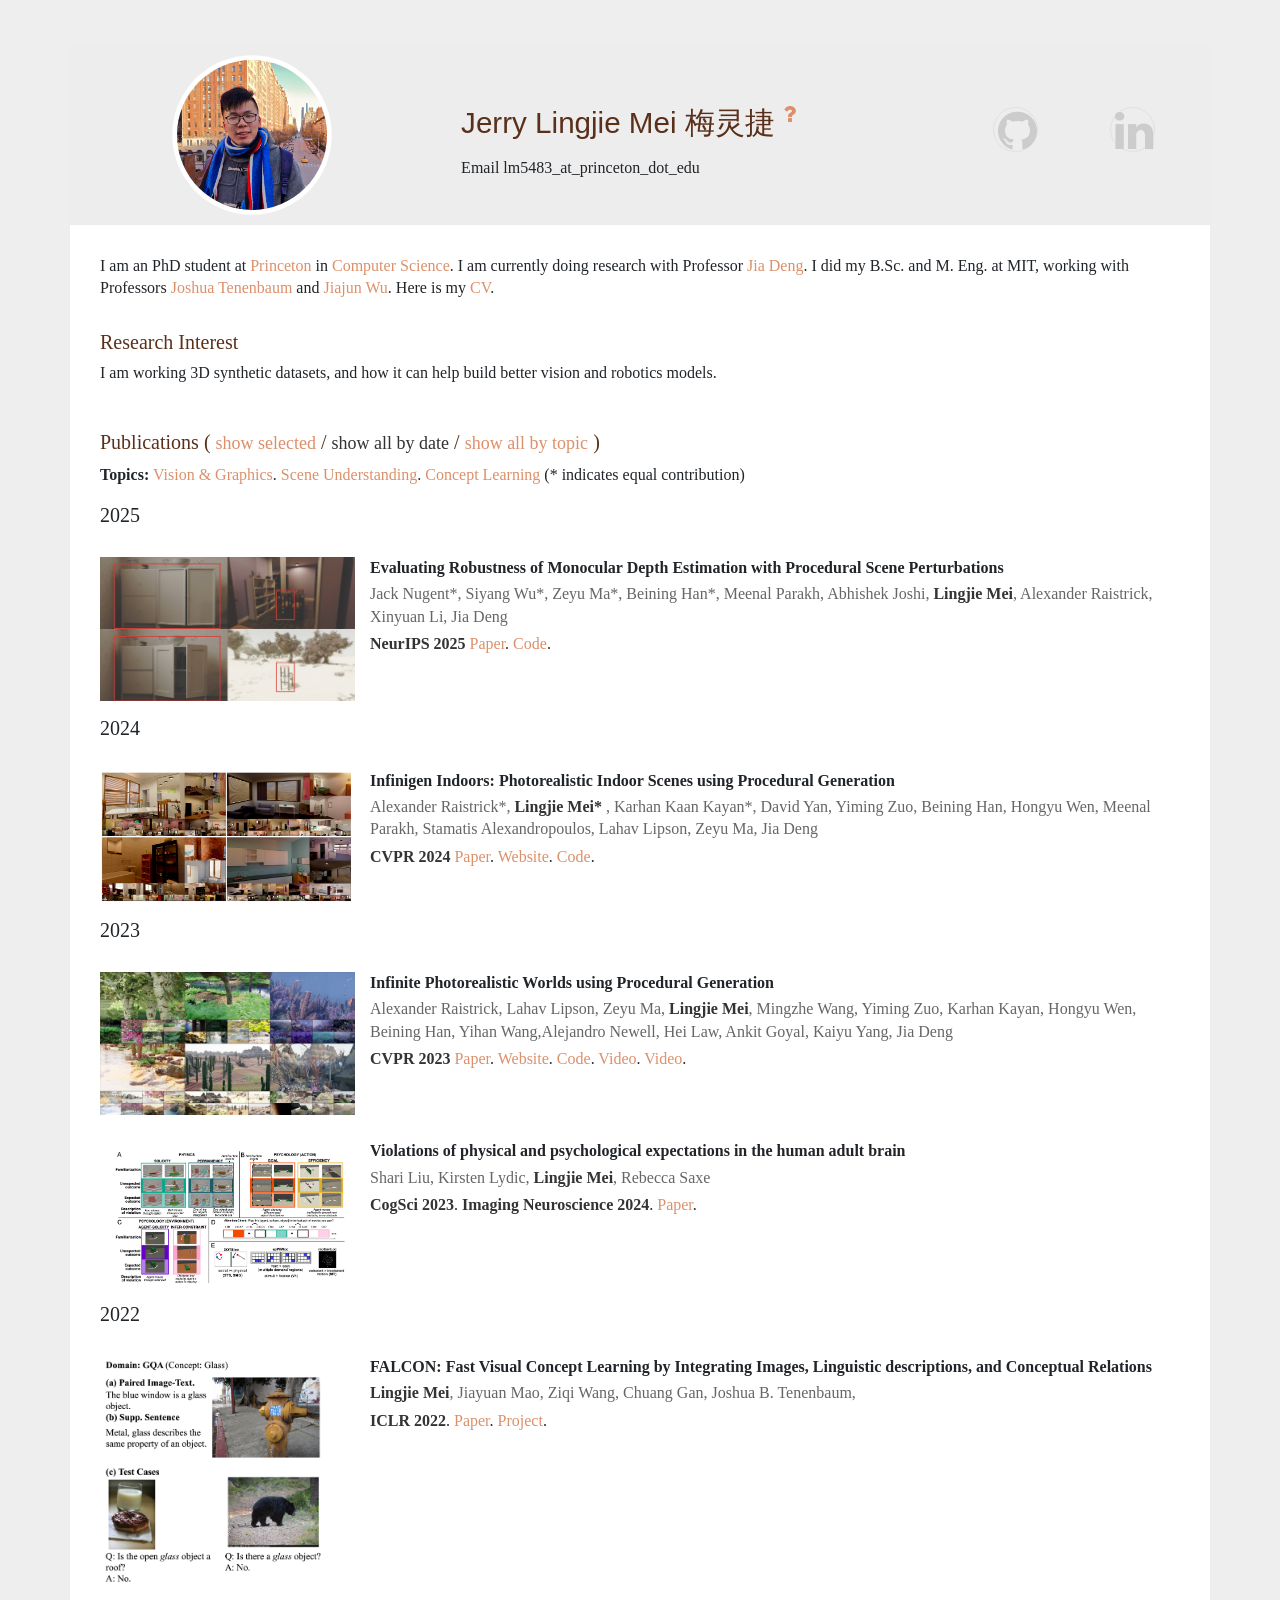
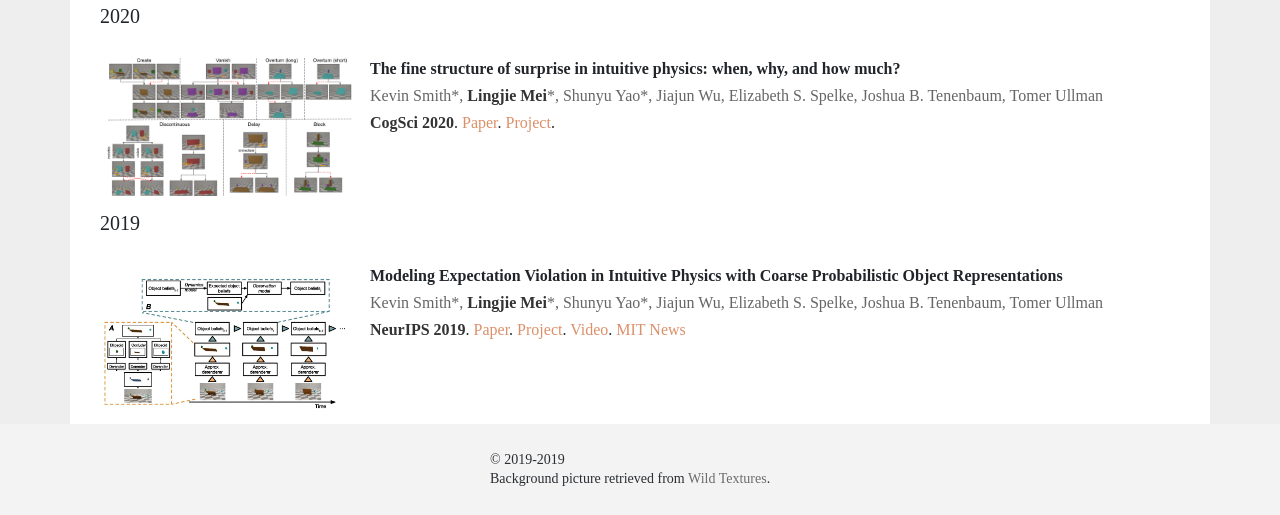
==== index.html @ 919247da "Update on 2026-01." ====
<!DOCTYPE html>
<html lang="en">
<head>
    <title>Jerry Lingjie Mei</title>
    <meta charset="utf-8">
    <meta http-equiv="X-UA-Compatible" content="IE=edge">
    <meta name="viewport" content="width=device-width, initial-scale=1, shrink-to-fit=no">
    <meta name="description" content="Jerry Lingjie Mei.">
    <link rel="stylesheet" href="https://cdn.jsdelivr.net/gh/jpswalsh/academicons@1/css/academicons.min.css">
    <meta name="keywords"
          content="Jerry Lingjie Mei,Computer Vision,Machine Learning,Cognitive Science">
    <link rel="stylesheet" href="https://stackpath.bootstrapcdn.com/bootstrap/4.1.1/css/bootstrap.min.css"
          integrity="sha384-WskhaSGFgHYWDcbwN70/dfYBj47jz9qbsMId/iRN3ewGhXQFZCSftd1LZCfmhktB" crossorigin="anonymous">
    <link rel="stylesheet" href="https://maxcdn.bootstrapcdn.com/font-awesome/4.4.0/css/font-awesome.min.css">
    <link rel="shortcut icon" href="assets/favico.ico">

    <!--[if lt IE 9]>
    <script src="http://cdn.bootcss.com/html5shiv/3.7.2/html5shiv.min.js"></script>
    <script src="http://cdn.bootcss.com/respond.js/1.4.2/respond.min.js"></script>
    <![endif]-->
    <link rel="stylesheet" href="css/page.css">
</head>

<body>

<img src="assets/background.jpg" id="background" class=""/>

<div id="main">
    <!--canvas id="wave-canvas"></canvas-->
    <div id="main-content">
        <div id="main-content-container" class="container">
            <div class="row">
                <div class="col-sm-12 col-md-3 col-avatar">
                    <img src="imgs/avatar.jpeg" class="avatar"/>
                </div>
                <div class="col-sm-12 col-md-9 col-info">
                    <div id="main-info-container" class="container">
                        <div class="row">
                            <div class="col-md-12 col-xl-7 col-name">
                                <div class="textbox-info">
                                    <h1 class="name">
                                        <span>Jerry Lingjie Mei 梅灵捷
                                            <sup>
                                                <a href="name.html">
                                                    <i class="fa fa-question" aria-hidden=true>
                                                    </i>
                                                </a>
                                            </sup>
                                        </span>
                                    </h1>
                                    <p class="email">
                                    <div>
                                        Email lm5483_at_princeton_dot_edu
                                    </div>

                                </div>
                            </div>

                            <div class="col col-link">
                                <ul class="clear">
                                    <li><p><a class="fa fa-github icon border" aria-hidden="true"
                                              href="https://github.com/JerryLingjieMei"></a></p></li>
                                    <li><p><a class="ai ai-google-scholar-square ai-3x" aria-hidden="true"
                                              href="https://scholar.google.com/citations?user=NBGAr-0AAAAJ&hl=en"></a>
                                    </p></li>
                                    <li><p><a class="ai ai-semantic-scholar-square ai-4x" aria-hidden="true"
                                              href="https://www.semanticscholar.org/author/Lingjie-Mei/1380210483"></a>
                                    </p></li>
                                    <li><p><a class="fa fa-linkedin icon border" aria-hidden="true"
                                              href="https://www.linkedin.com/in/jerry-lingjie-mei-125378161/"></a></p>
                                    </li>
                                </ul>
                            </div>
                        </div>
                    </div>
                </div>
            </div>
        </div>

        <div id="main-more-container">
            <div id="main-bio-container">
                <p>
                    I am an PhD student at <a href="https://www.princeton.edu/">Princeton</a> in <a
                        href="https://www.cs.princeton.edu/">Computer Science</a>. I am currently doing research with
                    Professor <a href="https://www.cs.princeton.edu/~jiadeng/"> Jia Deng</a>.
                    I did my B.Sc. and M. Eng. at MIT,
                    working with Professors <a href="http://web.mit.edu/cocosci/josh.html">Joshua Tenenbaum</a> and <a
                        href="https://jiajunwu.com/">Jiajun Wu</a>. Here is my <a href="assets/CV.pdf">CV</a>.
                </p>
                <h5 class="subtitle"> Research Interest </h5>
                <p>
                    I am working 3D synthetic datasets, and how it can help build better vision and robotics models.
                </p>
            </div>

            <div id="main-pub-container">
                <h5 class="subtitle">Publications

                    (
                    <a id="publication-by-selected" href="javascript:;" , onClick="publicationBySelected();">show
                        selected</a> /
                    <a id="publication-by-date" href="javascript:;" , onClick="publicationByDate();">show all by
                        date</a> /
                    <a id="publication-by-topic" href="javascript:;" , onClick="publicationByTopic();">show all by
                        topic</a>
                    )
                </h5>
                <p class="subtitle-aux"><span class="bold">Topics:</span>
                    <a href="#topic-vision-graphics" onClick="return publicationByTopicSpecific(this)"
                       data-topic="topic-vision-graphics">Vision &amp; Graphics</a>.
                    <a href="#topic-scene-understanding" onClick="return publicationByTopicSpecific(this)"
                       data-topic="scene-understanding">Scene Understanding</a>.
                    <a href="#topic-concept-learning" onClick="return publicationByTopicSpecific(this)"
                       data-topic="concept-learning">Concept Learning</a>
                    (* indicates equal contribution)
                </p>

                <div id="main-pub-card-container" class="hide">


                    <div id="pde" class="pub-card" data-topic="vision-graphics" data-year="2025"
                         data-selected="true">
                        <div class="row">
                            <div class="col-l col-xs-12 col-lg-3">
                                <img src="imgs/pde.png" width="100%"/>
                            </div>
                            <div class="col-r col-xs-12 col-lg-9">
                                <div class="pub-card-body">
                                    <h5 class="title">Evaluating Robustness of Monocular Depth Estimation with Procedural Scene Perturbations</h5>
                                    <h6 class="authors">
                                        Jack Nugent*, Siyang Wu*, Zeyu Ma*, Beining Han*, Meenal Parakh, Abhishek Joshi, <u>Lingjie Mei</u>, Alexander Raistrick, Xinyuan Li, Jia Deng
                                    </h6>
                                    <p class="info">
                                        <a class="conference">NeurIPS 2025</a>
                                        <a href="https://arxiv.org/abs/2406.11824"> Paper</a>.
                                        <a href="https://github.com/princeton-vl/proc-depth-eval"> Code</a>.
                                    </p>
                                </div>
                            </div>
                        </div>
                    </div>
                    <div id="infinigen-indoors" class="pub-card" data-topic="vision-graphics" data-year="2024"
                         data-selected="true">
                        <div class="row">
                            <div class="col-l col-xs-12 col-lg-3">
                                <img src="imgs/infinigen_indoors.png" width="100%"/>
                            </div>
                            <div class="col-r col-xs-12 col-lg-9">
                                <div class="pub-card-body">
                                    <h5 class="title">Infinigen Indoors: Photorealistic Indoor Scenes using Procedural
                                        Generation</h5>
                                    <h6 class="authors">
                                        Alexander Raistrick*, <u>Lingjie Mei* </u>, Karhan Kaan Kayan*, David Yan,
                                        Yiming Zuo, Beining Han, Hongyu Wen, Meenal Parakh, Stamatis Alexandropoulos,
                                        Lahav Lipson, Zeyu Ma, Jia Deng
                                    </h6>
                                    <p class="info">
                                        <a class="conference">CVPR 2024</a>
                                        <a href="https://arxiv.org/abs/2406.11824.pdf"> Paper</a>.
                                        <a href="https://infinigen.org/"> Website</a>.
                                        <a href="https://github.com/princeton-vl/infinigen"> Code</a>.
                                    </p>
                                </div>
                            </div>
                        </div>
                    </div>
                    <div id="infinigen" class="pub-card" data-topic="vision-graphics" data-year="2023"
                         data-selected="false">
                        <div class="row">
                            <div class="col-l col-xs-12 col-lg-3">
                                <img src="imgs/infinigen.png" width="100%"/>
                            </div>
                            <div class="col-r col-xs-12 col-lg-9">
                                <div class="pub-card-body">
                                    <h5 class="title">Infinite Photorealistic Worlds using Procedural Generation</h5>
                                    <h6 class="authors">
                                        Alexander Raistrick, Lahav Lipson, Zeyu Ma,
                                        <u>Lingjie Mei</u>, Mingzhe Wang, Yiming Zuo, Karhan Kayan, Hongyu Wen, Beining
                                        Han,
                                        Yihan Wang,Alejandro Newell, Hei Law, Ankit Goyal, Kaiyu Yang, Jia Deng
                                    </h6>
                                    <p class="info">
                                        <a class="conference">CVPR 2023</a>
                                        <a href="https://arxiv.org/pdf/2306.09310.pdf"> Paper</a>.
                                        <a href="https://infinigen.org/"> Website</a>.
                                        <a href="https://github.com/princeton-vl/infinigen"> Code</a>.
                                        <a href="https://youtu.be/6tgspeI-GHY"> Video</a>.
                                        <a href="https://www.bilibili.com/video/BV1qj411S7rn"> Video</a>.
                                    </p>
                                </div>
                            </div>
                        </div>
                    </div>
                    <div id="viol" class="pub-card" data-topic="scene-understanding" data-year="2023"
                         data-selected="false">
                        <div class="row">
                            <div class="col-l col-xs-12 col-lg-3">
                                <img src="imgs/viol.png" width="100%"/>
                            </div>
                            <div class="col-r col-xs-12 col-lg-9">
                                <div class="pub-card-body">
                                    <h5 class="title">Violations of physical and psychological expectations in the human
                                        adult
                                        brain</h5>
                                    <h6 class="authors">
                                        Shari Liu, Kirsten Lydic, <u>Lingjie Mei</u>, Rebecca Saxe
                                    </h6>
                                    <p class="info">
                                        <a class="conference">CogSci
                                            2023</a>. <a class="conference">Imaging Neuroscience
                                        2024</a>.
                                        <a href="https://direct.mit.edu/imag/article/doi/10.1162/imag_a_00068/118940">
                                            Paper</a>.
                                    </p>
                                </div>
                            </div>
                        </div>
                    </div>
                    <div id="falcon" class="pub-card" data-topic="concept-learning" data-year="2022"
                         data-selected="true">
                        <div class="row">
                            <div class="col-l col-xs-12 col-lg-3">
                                <img src="imgs/falcon.png" width="100%"/>
                            </div>
                            <div class="col-r col-xs-12 col-lg-9">

                                <div class="pub-card-body">
                                    <h5 class="title">FALCON: Fast Visual Concept Learning by Integrating Images,
                                        Linguistic descriptions, and Conceptual Relations</h5>
                                    <h6 class="authors">
                                        <u> Lingjie Mei</u>,
                                        <a href="https://jiayuanm.com/">Jiayuan Mao</a>,
                                        <a href="https://wzq016.github.io/">Ziqi Wang</a>,
                                        <a href="https://people.csail.mit.edu/ganchuang/">Chuang Gan</a>,
                                        <a href="http://web.mit.edu/cocosci/josh.html">Joshua B. Tenenbaum</a>,
                                    </h6>
                                    <p class="info">
                                        <a href="https://iclr.cc/" class="conference">ICLR 2022</a>.
                                        <a href="https://openreview.net/pdf?id=htWIlvDcY8"> Paper</a>.
                                        <a href="projects/falcon">Project</a>.
                                    </p>
                                </div>
                            </div>
                        </div>
                    </div>
                    <div id="fine" class="pub-card" data-topic="scene-understanding" data-year="2020"
                         data-selected="false">
                        <div class="row">
                            <div class="col-l col-xs-12 col-lg-3">
                                <img src="imgs/fine.png" width="100%"/>
                            </div>
                            <div class="col-r col-xs-12 col-lg-9">

                                <div class="pub-card-body">
                                    <h5 class="title">The fine structure of surprise in intuitive physics: when,
                                        why,
                                        and
                                        how much?</h5>
                                    <h6 class="authors">
                                        <a href="http://www.mit.edu/~k2smith/">Kevin Smith</a>*,
                                        <u>Lingjie Mei</u>*,
                                        <a href="">Shunyu Yao</a>*,
                                        <a href="http://jiajunwu.com">Jiajun Wu</a>,
                                        <a href="https://psychology.fas.harvard.edu/people/elizabeth-s-spelke">Elizabeth
                                            S.
                                            Spelke</a>,
                                        <a href="http://web.mit.edu/cocosci/josh.html">Joshua B. Tenenbaum</a>,
                                        <a href="http://www.mit.edu/~tomeru/">Tomer Ullman</a>
                                    </h6>
                                    <p class="info">
                                        <a href="https://nips.cc/Conferences/2019" class="conference">CogSci
                                            2020</a>.
                                        <a href="http://physadept.csail.mit.edu/papers/fine.pdf"> Paper</a>.
                                        <a href="http://physadept.csail.mit.edu/">Project</a>.
                                    </p>
                                </div>
                            </div>
                        </div>
                    </div>
                    <div id="adept" class="pub-card" data-topic="scene-understanding" data-year="2019"
                         data-selected="true">
                        <div class="row">
                            <div class="col-l col-xs-12 col-lg-3">
                                <img src="imgs/adept.jpg" width="100%"/>
                            </div>
                            <div class="col-r col-xs-12 col-lg-9">
                                <div class="pub-card-body">
                                    <h5 class="title">Modeling Expectation Violation in Intuitive Physics with Coarse
                                        Probabilistic Object Representations</h5>
                                    <h6 class="authors">
                                        <a href="http://www.mit.edu/~k2smith/">Kevin Smith</a>*,
                                        <u>Lingjie Mei</u>*,
                                        <a href="">Shunyu Yao</a>*,
                                        <a href="http://jiajunwu.com">Jiajun Wu</a>,
                                        <a href="https://psychology.fas.harvard.edu/people/elizabeth-s-spelke">Elizabeth
                                            S.
                                            Spelke</a>,
                                        <a href="http://web.mit.edu/cocosci/josh.html">Joshua B. Tenenbaum</a>,
                                        <a href="http://www.mit.edu/~tomeru/">Tomer Ullman</a>
                                    </h6>
                                    <p class="info">
                                        <a href="https://nips.cc/Conferences/2019" class="conference">NeurIPS 2019</a>.
                                        <a href="http://physadept.csail.mit.edu/papers/adept.pdf"> Paper</a>.
                                        <a href="http://physadept.csail.mit.edu/">Project</a>.
                                        <a href="https://www.youtube.com/watch?v=95HlF9nCca4/">Video</a>.
                                        <a href="http://news.mit.edu/2019/adept-ai-machines-laws-physics-1202">MIT
                                            News</a>
                                    </p>
                                </div>
                            </div>
                        </div>
                    </div>


                </div>
            </div>
        </div>
    </div>
    <div id="footer">
        <div class="container">
            <div class="row">

                <div class="stat">
                <script type="text/javascript" id="clstr_globe"
                        src="//clustrmaps.com/globe.js?d=2af0H9J-NJm9kYuKhtAwEqBSl7X7mJcnckny5_qeqe8"></script>
                </div>
                <br>
                <div class="copyright">
                    &copy; 2019-2019<br/>
                    Background picture retrieved from <a
                        href="https://www.wildtextures.com/">Wild Textures</a>.
                </div>
            </div>
        </div>
    </div>
</div>

<!-- jQuery first, then Tether, then Bootstrap JS. -->
<script src="https://code.jquery.com/jquery-3.1.1.min.js" crossorigin="anonymous"></script>
<script src="https://cdnjs.cloudflare.com/ajax/libs/tether/1.4.0/js/tether.min.js"
        integrity="sha384-DztdAPBWPRXSA/3eYEEUWrWCy7G5KFbe8fFjk5JAIxUYHKkDx6Qin1DkWx51bBrb"
        crossorigin="anonymous"></script>
<script src="https://maxcdn.bootstrapcdn.com/bootstrap/4.0.0-alpha.6/js/bootstrap.min.js"
        integrity="sha384-vBWWzlZJ8ea9aCX4pEW3rVHjgjt7zpkNpZk+02D9phzyeVkE+jo0ieGizqPLForn"
        crossorigin="anonymous"></script>
<script type="text/javascript" src="js/select.js"></script>
</div>
</body>
</html>
---- css/page.css ----
body {
    margin: 0;
    padding: 0;
    background-color: #eee;
}

a {
    color: #dc906a
}

a:hover {
    color: #59301b
}

#background {
    position: fixed;
    top: 0;
    overflow: hidden;
    height: 0
}

#wave-canvas {
    display: block;
    position: relative;
    top: 0;
    left: 5%;
    width: 55%;
    min-width: 850px;
    height: 150px;
    border: 0
}

#main {
    z-index: 2;
    margin: 0 auto;
    position: absolute;
    top: 5%;
    width: 100%;
    min-width: 240px;
    text-align: center;
}

#main-content {
    background: rgba(238, 238, 238, 0.95);
    padding: 0;
    text-align: center;
    cursor: default;
    text-align: center;
    max-width: max-content;
    margin: auto;
}


/* Avatar, Name, etc. */
#main-content-container {
    margin: 0 auto;
    padding: 15px 0em 15px 0em;
    max-width: 1080px;
}

@media (min-width: 768px) {
    #main-content-container {
        padding: 15px 0 15px 2em;
    }
}

#main-content-container .col-avatar {
    text-align: center
}

#main-content-container .col-avatar .avatar {
    z-index: 100;
    width: 150px;
    height: 150px;
    margin-top: 0px;
    border-radius: 100%;
    box-shadow: 0 0 0 0.3em #fff;
    opacity: 1;
}

#main-content-container .col-info {
    height: 100%;
    align-items: center;
    display: -webkit-flex;
    height: 150px
}

#main-info-container {
    padding-top: 15px
}

#main-info-container .col-name {
    text-align: center
}

#main-info-container .col-name .textbox-info {
    display: inline-block;
    margin: 0 auto;
    text-align: left
}

#main-info-container .col-name .name {
    margin: 0;
    color: #5a301b;
    font-size: 1.85em;
    font-family: "Source Sans Pro", Helvetica, sans-serif
}

#main-info-container .col-name .email {
    color: #666;
    font-size: 14px
}

#main-info-container .col-link {
    text-align: center;
    margin: 2.5px 0 -25px;
}

#main-info-container .col-link ul {
    margin: 0px auto auto;
    padding: 0;
    list-style: none;
    text-align: right
}

#main-info-container .col-link li {
    display: inline-block;
    margin: auto;
    padding: 0 10px;
    color: #ccc;
    line-height: 10px
}

#main-info-container .col-link li a {
    width: 45px;
    height: 45px;
    color: #ccc;
    padding: 0;
    font-size: 45px;
    line-height: 45px
}

#main-info-container .col-link li a:focus,
#main-info-container .col-link li a:hover {
    text-decoration: none;
    cursor: hand
}

#main-info-container .col-link li a.border {
    border: 1px solid #ccc;
    border-radius: 100%;
}

#main-info-container .col-link li a.padding {
    padding: 0px 0px;
    font-size: 22px
}

/* Other */
#main-more-container {
    background: #ffffff;
    width: 100%;
    padding: 0 30px
}

#main-bio-container {
    margin: auto;
    padding: 0 0em;
    max-width: 1080px;
    text-align: left;
    padding-top: 30px;
    max-width: 1080px;
    font-size: 1rem;
    line-height: 1.4
}

#main-bio-container .subtitle {
    margin-top: 30px;
    color: #5a301b
}

#main-pub-container {
    margin: auto;
    padding: 0 0em;
    max-width: 1080px;
    text-align: left;
    padding-top: 30px;
    max-width: 1080px
}

#main-pub-container .subtitle {
    color: #5a301b;
}

#main-pub-container .subtitle a {
    font-weight: 400;
    font-size: 18px
}

#main-pub-container .subtitle a.activated {
    color: #333333
}

#main-pub-container .subtitle a.activated:focus,
#main-pub-container .subtitle a.activated:hover {
    text-decoration: none;
    cursor: initial
}

#main-pub-container .subtitle-aux {
    font-size: 1rem
}

#main-pub-container .subtitle-aux a.activated {
    color: #333333
}

#main-pub-container .subtitle-aux a.activated:focus,
#main-pub-container .subtitle-aux a.activated:hover {
    text-decoration: none;
    cursor: initial
}

#main-pub-card-container {
}

#main-pub-card-container > h5 {
    margin-bottom: 20px
}

#main-pub-card-container .pub-card {
    width: 100%;
    padding-bottom: 15px;
    font-size: 1rem
}

#main-pub-card-container .pub-card .col-l {
    text-align: center;
    padding-top: 10px
}

#main-pub-card-container .pub-card .col-r {
    padding-top: 10px
}

#main-pub-card-container .pub-card img {
    width: 100%;
    margin: 0 auto
}

#main-pub-card-container .pub-card-body {
    width: 100%;
    background: transparent;
    padding-left: 0px
}

#main-pub-card-container .pub-card .title {
    font-weight: 600;
    font-size: 1rem;
    margin-bottom: 4px;
    line-height: 1.4
}

#main-pub-card-container .pub-card .authors {
    font-weight: 400;
    color: #666666;
    margin-bottom: 4px;
    line-height: 1.4
}

#main-pub-card-container .pub-card .authors a {
    color: #666666
}

#main-pub-card-container .pub-card .authors u {
    color: #333333;
    font-weight: 600;
    text-decoration: none
}

#main-pub-card-container .pub-card .conference {
    color: #333333;
    font-weight: 600
}

#main-pub-card-container .pub-card .note {
    display: block;
    color: #999999;
    text-decoration: none;
    font-size: 14px
}

#main-pub-card-container .pub-card .info {
    margin-bottom: 0;
}

#main-pub-card-container .row {
    margin: 0
}

#main-pub-card-container .col-l,
#main-pub-card-container .col-r {
    vertical-align: top;
    display: inline-block;
    margin: 0;
    padding-left: 0px
}

#footer {
    padding: 1.5em 0 1.5em;
    min-width: 240px;
    background: #f4f4f4;
    opacity: 0.95;
    font-size: 14px;
    line-height: 12px;
    text-align: left
}

#footer .container {
    max-width: 540px;
    padding: 0 45px
}

#footer .row {
    align-items: center
}

#footer .stat {
    width: 90px;
    overflow: hidden;
    margin: 0 auto;
    padding: 0 15px;
}

#footer .copyright {
    flex-grow: 1;
    margin: 5px auto 5px;
    text-align: left;
    display: block;
    font-size: 14px;
    line-height: 1.4
}

#footer a {
    color: #666666
}

#footer a:hover {
    color: #333333
}


.bold {
    font-weight: 600
}

.highlight {
    color: #BB2222;
    font-weight: 600
}

.hide {
    display: none
}

body {
    font-family: Bodoni, Palatino, Georgia, serif
}

blockquote footer {
    text-align: right;
}

.IPA {
    font-family: Gentium, 'Gentium Plus', GentiumAlt, 'DejaVu Sans', 'Segoe UI', 'Lucida Grande', 'Charis SIL', 'Doulos SIL', 'TITUS Cyberbit Basic', 'Code2000', 'Lucida Sans Unicode', sans-serif;
}
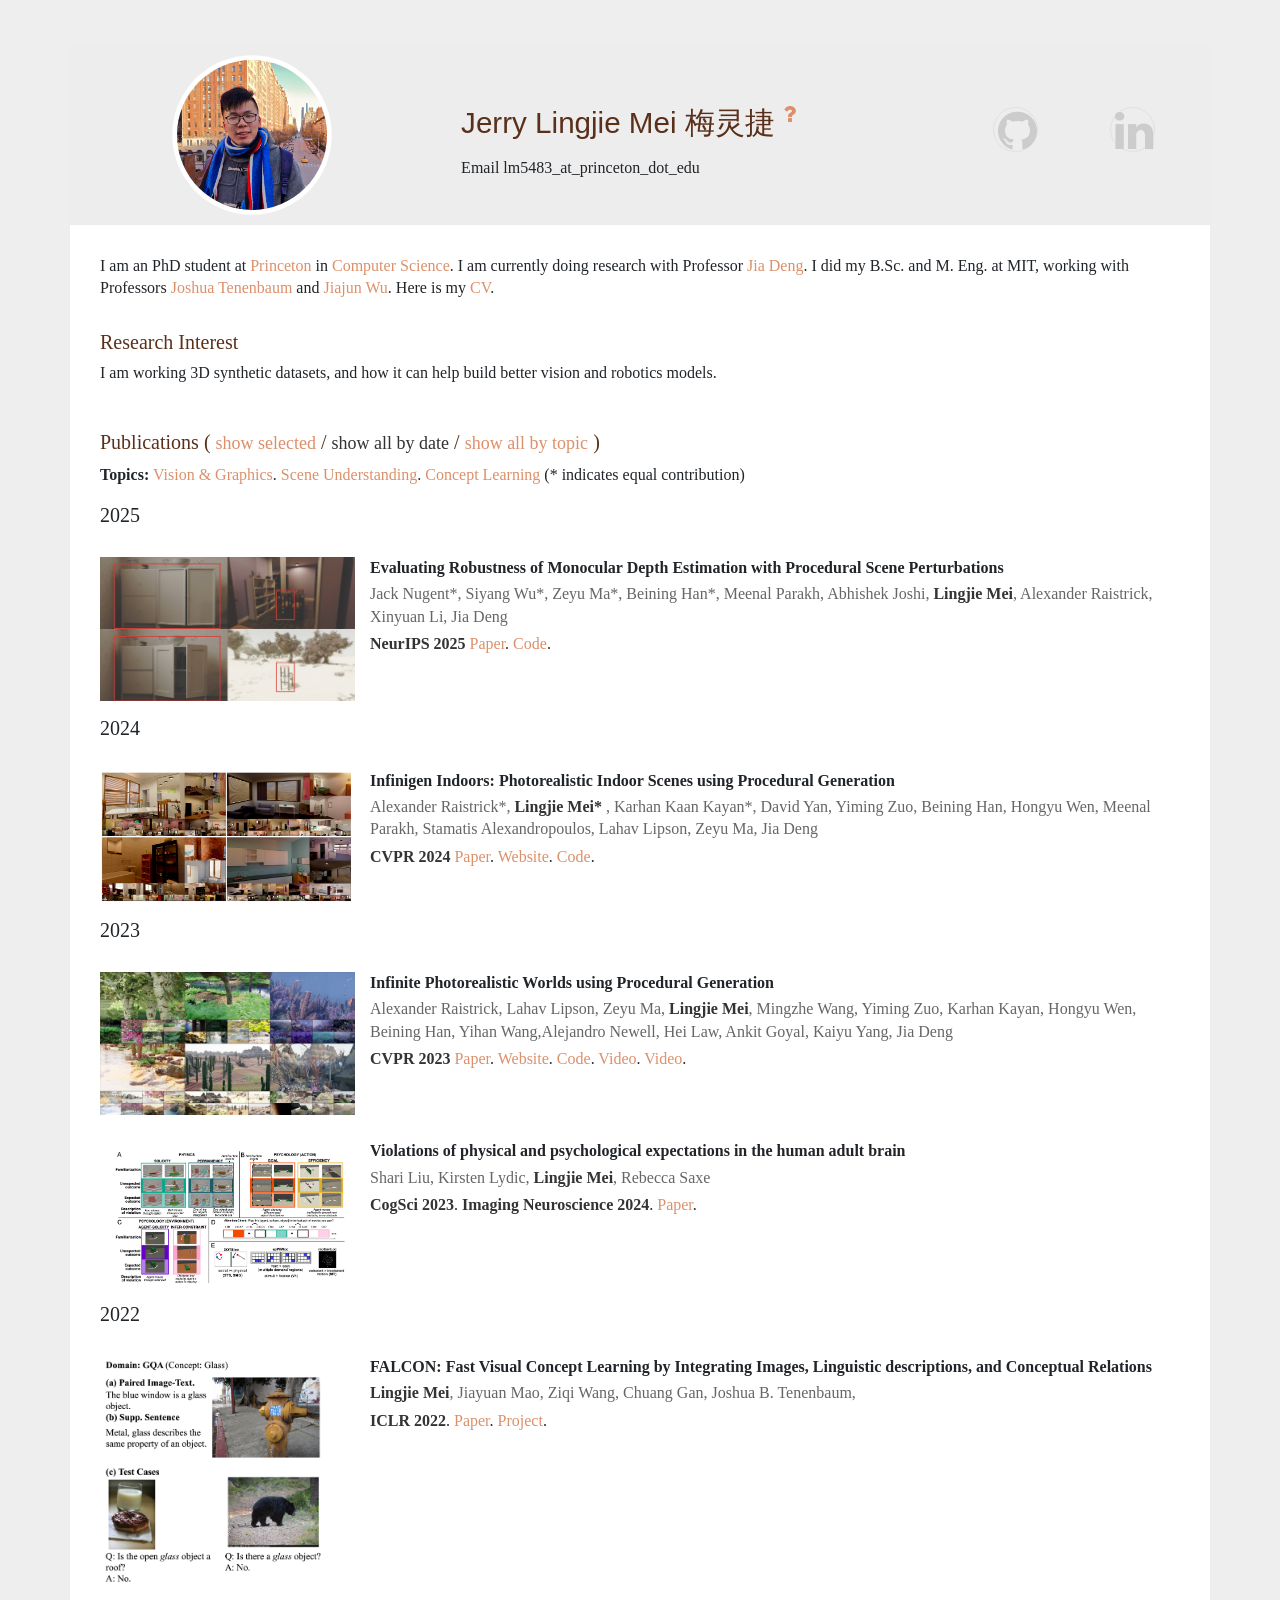
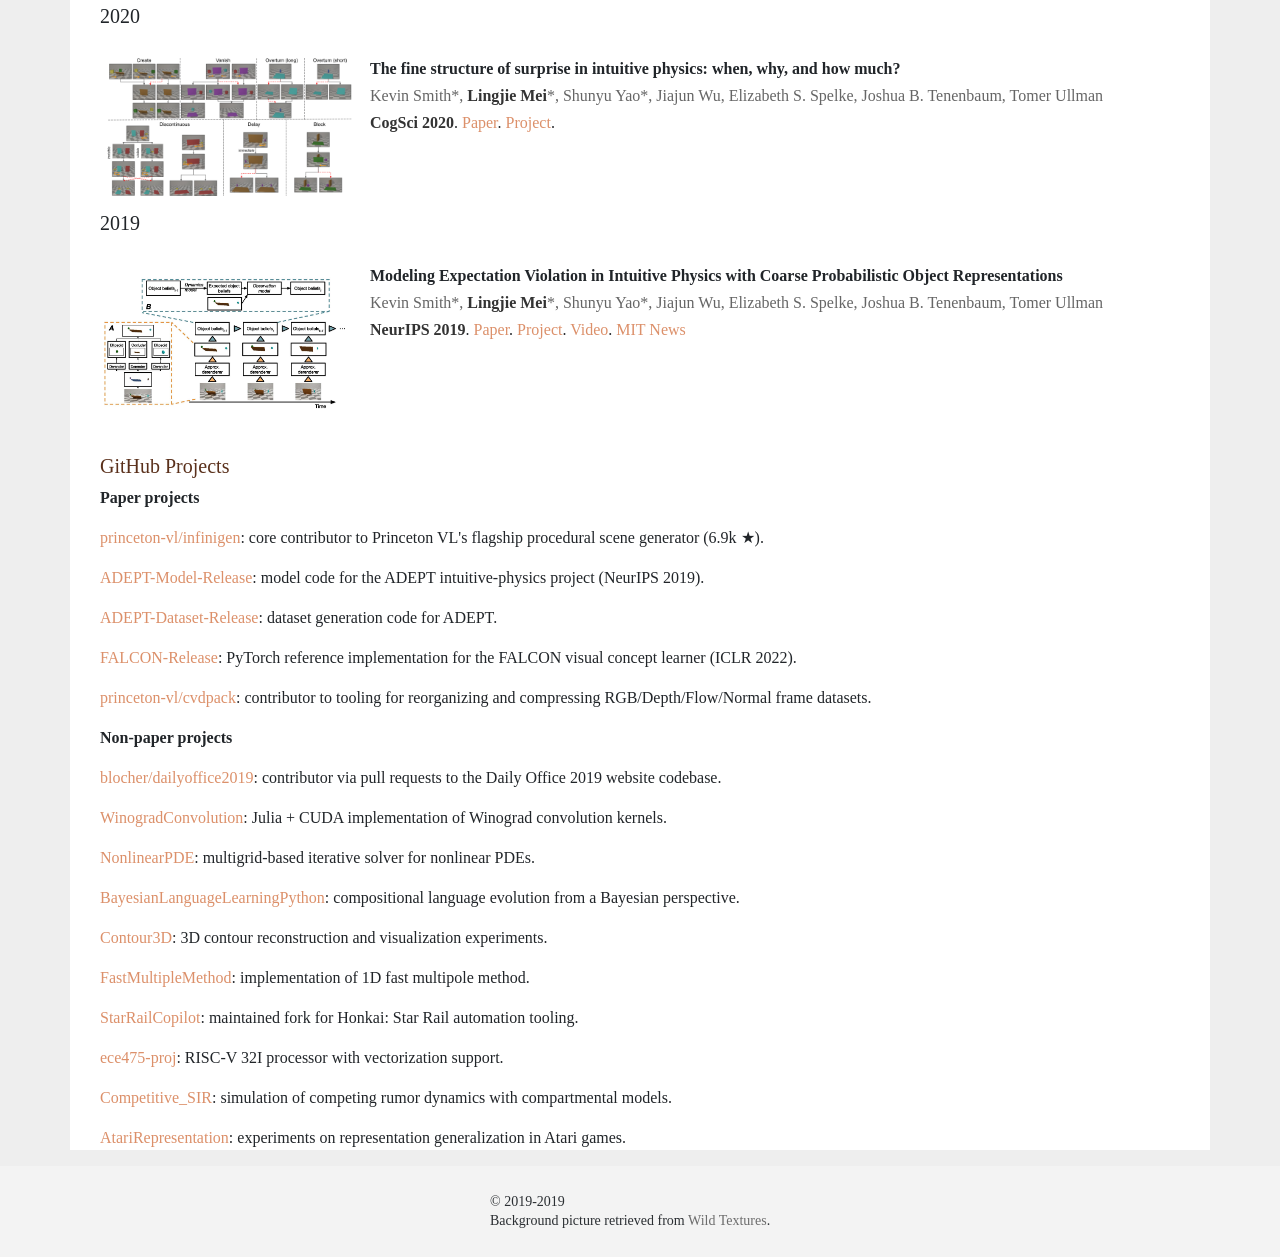
==== commit 6be489ce: "Update GitHub project sections and CV PDF Co-authored-by: Copilot <223556219+Copilot@users.noreply.g" ====
--- a/index.html
+++ b/index.html
@@ -85,7 +85,7 @@
                     Professor <a href="https://www.cs.princeton.edu/~jiadeng/"> Jia Deng</a>.
                     I did my B.Sc. and M. Eng. at MIT,
                     working with Professors <a href="http://web.mit.edu/cocosci/josh.html">Joshua Tenenbaum</a> and <a
-                        href="https://jiajunwu.com/">Jiajun Wu</a>. Here is my <a href="assets/CV.pdf">CV</a>.
+                        href="https://jiajunwu.com/">Jiajun Wu</a>. Here is my <a href="cv/main.pdf">CV</a>.
                 </p>
                 <h5 class="subtitle"> Research Interest </h5>
                 <p>
@@ -314,6 +314,73 @@
 
                 </div>
             </div>
+
+            <div id="main-project-container">
+                <h5 class="subtitle">GitHub Projects</h5>
+                <p class="subtitle-aux"><span class="bold">Paper projects</span></p>
+                <p>
+                    <a href="https://github.com/princeton-vl/infinigen">princeton-vl/infinigen</a>:
+                    core contributor to Princeton VL's flagship procedural scene generator (6.9k&nbsp;&#9733;).
+                </p>
+                <p>
+                    <a href="https://github.com/JerryLingjieMei/ADEPT-Model-Release">ADEPT-Model-Release</a>:
+                    model code for the ADEPT intuitive-physics project (NeurIPS 2019).
+                </p>
+                <p>
+                    <a href="https://github.com/JerryLingjieMei/ADEPT-Dataset-Release">ADEPT-Dataset-Release</a>:
+                    dataset generation code for ADEPT.
+                </p>
+                <p>
+                    <a href="https://github.com/JerryLingjieMei/FALCON-Release">FALCON-Release</a>:
+                    PyTorch reference implementation for the FALCON visual concept learner (ICLR 2022).
+                </p>
+                <p>
+                    <a href="https://github.com/princeton-vl/cvdpack">princeton-vl/cvdpack</a>:
+                    contributor to tooling for reorganizing and compressing RGB/Depth/Flow/Normal frame datasets.
+                </p>
+
+                <p class="subtitle-aux"><span class="bold">Non-paper projects</span></p>
+                <p>
+                    <a href="https://github.com/blocher/dailyoffice2019">blocher/dailyoffice2019</a>:
+                    contributor via pull requests to the Daily Office 2019 website codebase.
+                </p>
+                <p>
+                    <a href="https://github.com/JerryLingjieMei/WinogradConvolution">WinogradConvolution</a>:
+                    Julia + CUDA implementation of Winograd convolution kernels.
+                </p>
+                <p>
+                    <a href="https://github.com/JerryLingjieMei/NonlinearPDE">NonlinearPDE</a>:
+                    multigrid-based iterative solver for nonlinear PDEs.
+                </p>
+                <p>
+                    <a href="https://github.com/JerryLingjieMei/BayesianLanguageLearningPython">BayesianLanguageLearningPython</a>:
+                    compositional language evolution from a Bayesian perspective.
+                </p>
+                <p>
+                    <a href="https://github.com/JerryLingjieMei/Contour3D">Contour3D</a>:
+                    3D contour reconstruction and visualization experiments.
+                </p>
+                <p>
+                    <a href="https://github.com/JerryLingjieMei/FastMultipleMethod">FastMultipleMethod</a>:
+                    implementation of 1D fast multipole method.
+                </p>
+                <p>
+                    <a href="https://github.com/JerryLingjieMei/StarRailCopilot">StarRailCopilot</a>:
+                    maintained fork for Honkai: Star Rail automation tooling.
+                </p>
+                <p>
+                    <a href="https://github.com/JerryLingjieMei/ece475-proj">ece475-proj</a>:
+                    RISC-V 32I processor with vectorization support.
+                </p>
+                <p>
+                    <a href="https://github.com/JerryLingjieMei/Competitive_SIR">Competitive_SIR</a>:
+                    simulation of competing rumor dynamics with compartmental models.
+                </p>
+                <p>
+                    <a href="https://github.com/JerryLingjieMei/AtariRepresentation">AtariRepresentation</a>:
+                    experiments on representation generalization in Atari games.
+                </p>
+            </div>
         </div>
     </div>
     <div id="footer">
--- a/css/page.css
+++ b/css/page.css
@@ -221,6 +221,23 @@
     cursor: initial
 }
 
+#main-project-container {
+    margin: auto;
+    padding: 0 0em;
+    max-width: 1080px;
+    text-align: left;
+    padding-top: 30px;
+    max-width: 1080px
+}
+
+#main-project-container .subtitle {
+    color: #5a301b;
+}
+
+#main-project-container .subtitle-aux {
+    font-size: 1rem
+}
+
 #main-pub-card-container {
 }
 
@@ -373,4 +390,4 @@
 
 .IPA {
     font-family: Gentium, 'Gentium Plus', GentiumAlt, 'DejaVu Sans', 'Segoe UI', 'Lucida Grande', 'Charis SIL', 'Doulos SIL', 'TITUS Cyberbit Basic', 'Code2000', 'Lucida Sans Unicode', sans-serif;
-}+}
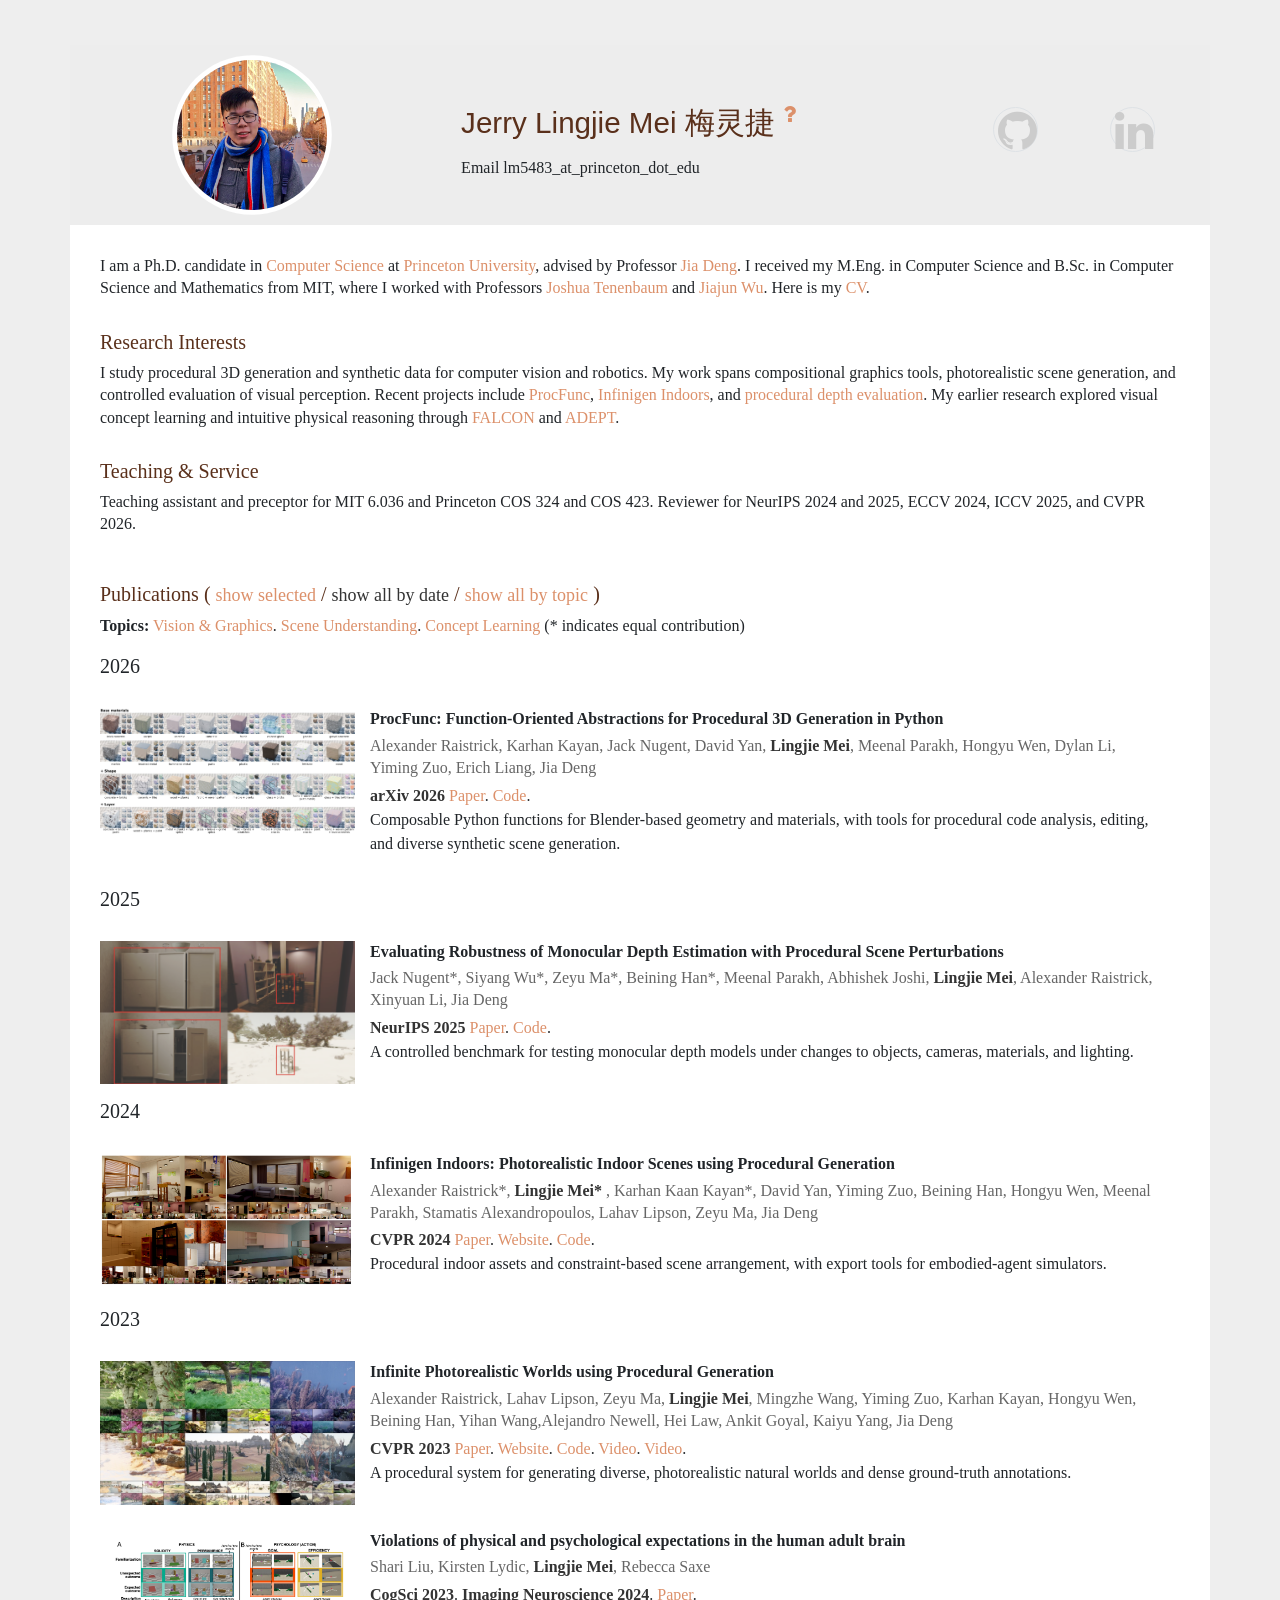
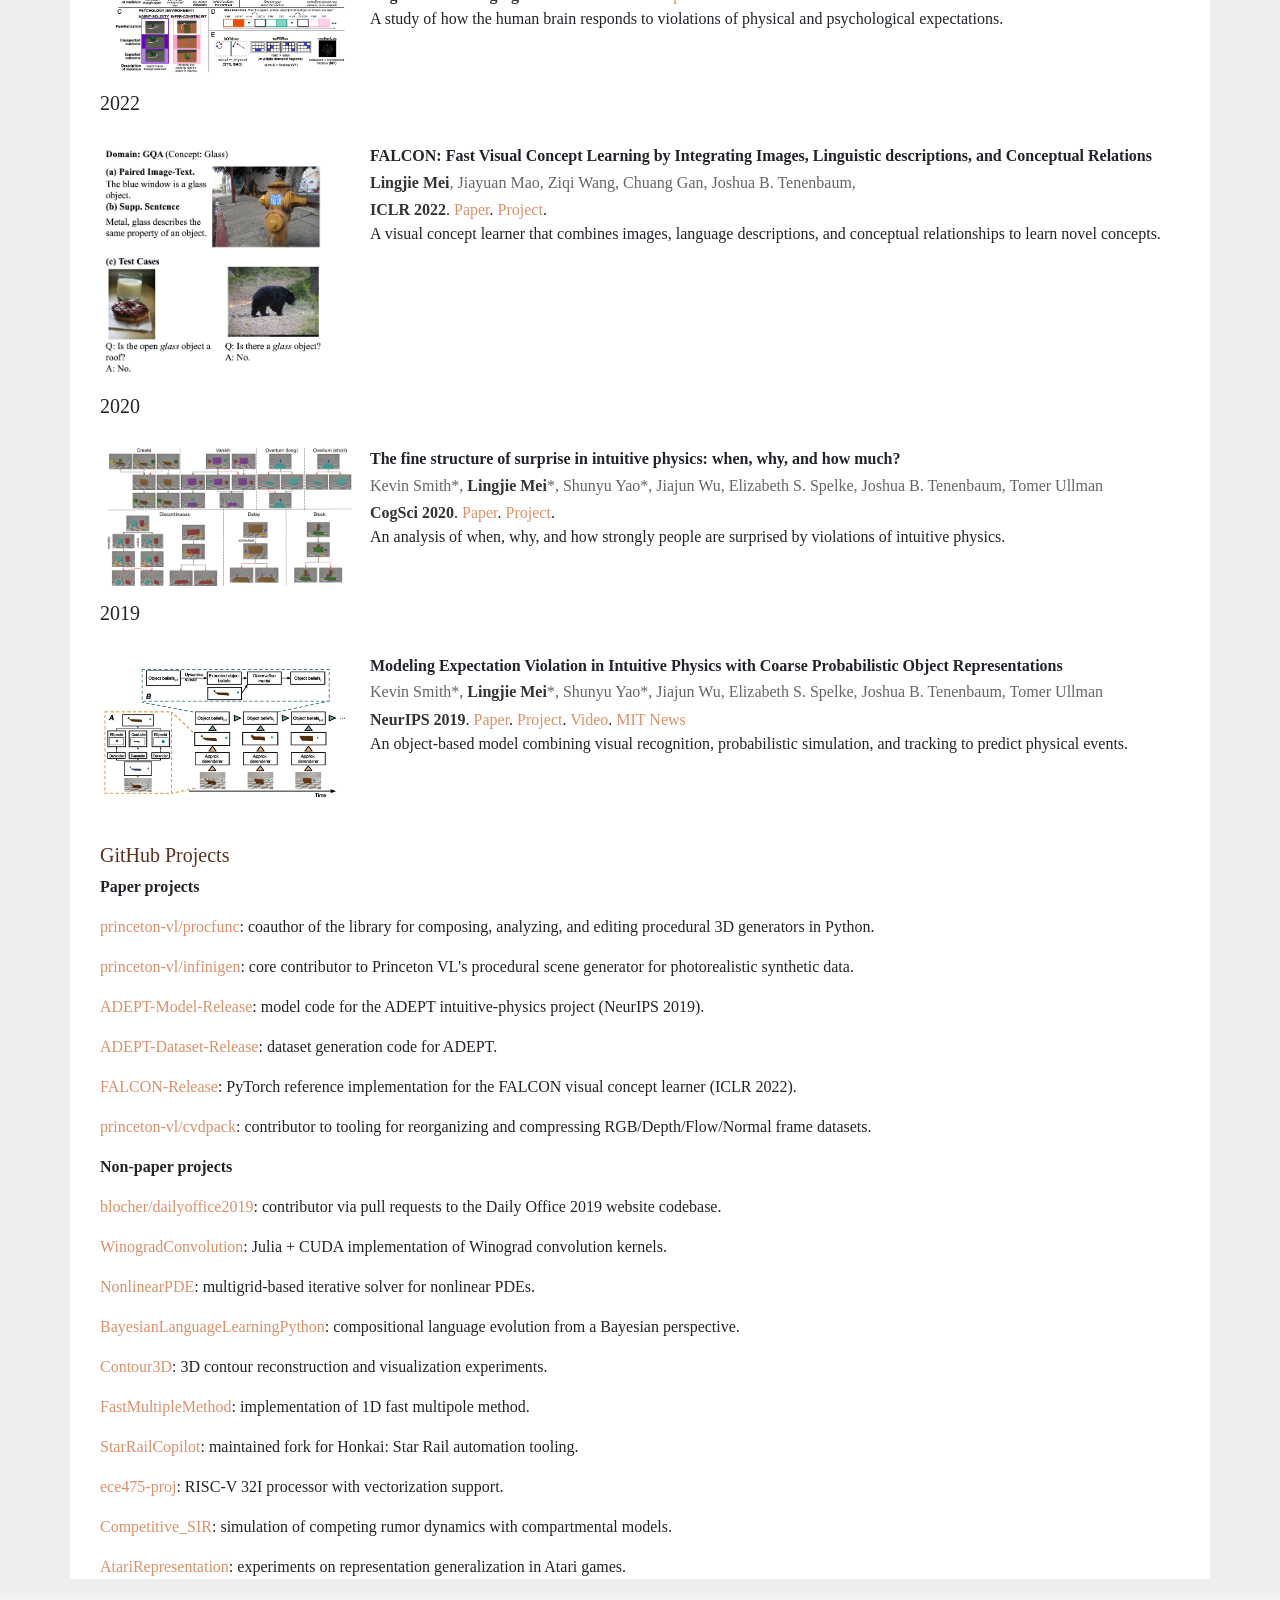
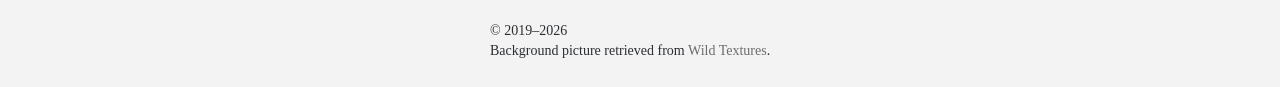
==== commit 8d1395a2: "Refresh research portfolio with ProcFunc and detailed publication summaries" ====
--- a/index.html
+++ b/index.html
@@ -5,14 +5,14 @@
     <meta charset="utf-8">
     <meta http-equiv="X-UA-Compatible" content="IE=edge">
     <meta name="viewport" content="width=device-width, initial-scale=1, shrink-to-fit=no">
-    <meta name="description" content="Jerry Lingjie Mei.">
+    <meta name="description" content="Jerry Lingjie Mei, Ph.D. candidate at Princeton University. Research in procedural 3D generation, synthetic data, computer vision, and physical reasoning.">
     <link rel="stylesheet" href="https://cdn.jsdelivr.net/gh/jpswalsh/academicons@1/css/academicons.min.css">
     <meta name="keywords"
           content="Jerry Lingjie Mei,Computer Vision,Machine Learning,Cognitive Science">
     <link rel="stylesheet" href="https://stackpath.bootstrapcdn.com/bootstrap/4.1.1/css/bootstrap.min.css"
           integrity="sha384-WskhaSGFgHYWDcbwN70/dfYBj47jz9qbsMId/iRN3ewGhXQFZCSftd1LZCfmhktB" crossorigin="anonymous">
     <link rel="stylesheet" href="https://maxcdn.bootstrapcdn.com/font-awesome/4.4.0/css/font-awesome.min.css">
-    <link rel="shortcut icon" href="assets/favico.ico">
+    <link rel="shortcut icon" href="assets/favicon.ico">
 
     <!--[if lt IE 9]>
     <script src="http://cdn.bootcss.com/html5shiv/3.7.2/html5shiv.min.js"></script>
@@ -80,16 +80,29 @@
         <div id="main-more-container">
             <div id="main-bio-container">
                 <p>
-                    I am an PhD student at <a href="https://www.princeton.edu/">Princeton</a> in <a
-                        href="https://www.cs.princeton.edu/">Computer Science</a>. I am currently doing research with
-                    Professor <a href="https://www.cs.princeton.edu/~jiadeng/"> Jia Deng</a>.
-                    I did my B.Sc. and M. Eng. at MIT,
-                    working with Professors <a href="http://web.mit.edu/cocosci/josh.html">Joshua Tenenbaum</a> and <a
-                        href="https://jiajunwu.com/">Jiajun Wu</a>. Here is my <a href="cv/main.pdf">CV</a>.
-                </p>
-                <h5 class="subtitle"> Research Interest </h5>
-                <p>
-                    I am working 3D synthetic datasets, and how it can help build better vision and robotics models.
+                    I am a Ph.D. candidate in <a href="https://www.cs.princeton.edu/">Computer Science</a>
+                    at <a href="https://www.princeton.edu/">Princeton University</a>, advised by
+                    Professor <a href="https://www.cs.princeton.edu/~jiadeng/">Jia Deng</a>.
+                    I received my M.Eng. in Computer Science and B.Sc. in Computer Science and Mathematics
+                    from MIT, where I worked with Professors
+                    <a href="https://web.mit.edu/cocosci/josh.html">Joshua Tenenbaum</a> and
+                    <a href="https://jiajunwu.com/">Jiajun Wu</a>.
+                    Here is my <a href="cv/main.pdf">CV</a>.
+                </p>
+                <h5 class="subtitle">Research Interests</h5>
+                <p>
+                    I study procedural 3D generation and synthetic data for computer vision and robotics.
+                    My work spans compositional graphics tools, photorealistic scene generation,
+                    and controlled evaluation of visual perception. Recent projects include
+                    <a href="#procfunc">ProcFunc</a>, <a href="#infinigen-indoors">Infinigen Indoors</a>,
+                    and <a href="#pde">procedural depth evaluation</a>.
+                    My earlier research explored visual concept learning and intuitive physical reasoning
+                    through <a href="#falcon">FALCON</a> and <a href="#adept">ADEPT</a>.
+                </p>
+                <h5 class="subtitle">Teaching &amp; Service</h5>
+                <p>
+                    Teaching assistant and preceptor for MIT 6.036 and Princeton COS 324 and COS 423.
+                    Reviewer for NeurIPS 2024 and 2025, ECCV 2024, ICCV 2025, and CVPR 2026.
                 </p>
             </div>
 
@@ -107,7 +120,7 @@
                 </h5>
                 <p class="subtitle-aux"><span class="bold">Topics:</span>
                     <a href="#topic-vision-graphics" onClick="return publicationByTopicSpecific(this)"
-                       data-topic="topic-vision-graphics">Vision &amp; Graphics</a>.
+                       data-topic="vision-graphics">Vision &amp; Graphics</a>.
                     <a href="#topic-scene-understanding" onClick="return publicationByTopicSpecific(this)"
                        data-topic="scene-understanding">Scene Understanding</a>.
                     <a href="#topic-concept-learning" onClick="return publicationByTopicSpecific(this)"
@@ -117,6 +130,32 @@
 
                 <div id="main-pub-card-container" class="hide">
 
+                    <div id="procfunc" class="pub-card" data-topic="vision-graphics" data-year="2026"
+                         data-selected="false">
+                        <div class="row">
+                            <div class="col-l col-xs-12 col-lg-3">
+                                <img src="imgs/procfunc.jpg" width="100%" alt="Compositional procedural materials from ProcFunc"/>
+                            </div>
+                            <div class="col-r col-xs-12 col-lg-9">
+                                <div class="pub-card-body">
+                                    <h5 class="title">ProcFunc: Function-Oriented Abstractions for Procedural 3D Generation in Python</h5>
+                                    <h6 class="authors">
+                                        Alexander Raistrick, Karhan Kayan, Jack Nugent, David Yan, <u>Lingjie Mei</u>,
+                                        Meenal Parakh, Hongyu Wen, Dylan Li, Yiming Zuo, Erich Liang, Jia Deng
+                                    </h6>
+                                    <p class="info">
+                                        <a class="conference">arXiv 2026</a>
+                                        <a href="https://arxiv.org/abs/2604.26943">Paper</a>.
+                                        <a href="https://github.com/princeton-vl/procfunc">Code</a>.
+                                    </p>
+                                    <p>Composable Python functions for Blender-based geometry and materials,
+                                        with tools for procedural code analysis, editing, and diverse synthetic scene generation.</p>
+                                </div>
+                            </div>
+                        </div>
+                    </div>
+
+
 
                     <div id="pde" class="pub-card" data-topic="vision-graphics" data-year="2025"
                          data-selected="true">
@@ -132,9 +171,10 @@
                                     </h6>
                                     <p class="info">
                                         <a class="conference">NeurIPS 2025</a>
-                                        <a href="https://arxiv.org/abs/2406.11824"> Paper</a>.
+                                        <a href="https://arxiv.org/abs/2507.00981"> Paper</a>.
                                         <a href="https://github.com/princeton-vl/proc-depth-eval"> Code</a>.
                                     </p>
+                                    <p>A controlled benchmark for testing monocular depth models under changes to objects, cameras, materials, and lighting.</p>
                                 </div>
                             </div>
                         </div>
@@ -156,10 +196,11 @@
                                     </h6>
                                     <p class="info">
                                         <a class="conference">CVPR 2024</a>
-                                        <a href="https://arxiv.org/abs/2406.11824.pdf"> Paper</a>.
+                                        <a href="https://arxiv.org/abs/2406.11824"> Paper</a>.
                                         <a href="https://infinigen.org/"> Website</a>.
                                         <a href="https://github.com/princeton-vl/infinigen"> Code</a>.
                                     </p>
+                                    <p>Procedural indoor assets and constraint-based scene arrangement, with export tools for embodied-agent simulators.</p>
                                 </div>
                             </div>
                         </div>
@@ -187,6 +228,7 @@
                                         <a href="https://youtu.be/6tgspeI-GHY"> Video</a>.
                                         <a href="https://www.bilibili.com/video/BV1qj411S7rn"> Video</a>.
                                     </p>
+                                    <p>A procedural system for generating diverse, photorealistic natural worlds and dense ground-truth annotations.</p>
                                 </div>
                             </div>
                         </div>
@@ -212,6 +254,7 @@
                                         <a href="https://direct.mit.edu/imag/article/doi/10.1162/imag_a_00068/118940">
                                             Paper</a>.
                                     </p>
+                                    <p>A study of how the human brain responds to violations of physical and psychological expectations.</p>
                                 </div>
                             </div>
                         </div>
@@ -239,6 +282,7 @@
                                         <a href="https://openreview.net/pdf?id=htWIlvDcY8"> Paper</a>.
                                         <a href="projects/falcon">Project</a>.
                                     </p>
+                                    <p>A visual concept learner that combines images, language descriptions, and conceptual relationships to learn novel concepts.</p>
                                 </div>
                             </div>
                         </div>
@@ -268,11 +312,12 @@
                                         <a href="http://www.mit.edu/~tomeru/">Tomer Ullman</a>
                                     </h6>
                                     <p class="info">
-                                        <a href="https://nips.cc/Conferences/2019" class="conference">CogSci
+                                        <a href="https://escholarship.org/uc/item/07t8021w" class="conference">CogSci
                                             2020</a>.
                                         <a href="http://physadept.csail.mit.edu/papers/fine.pdf"> Paper</a>.
                                         <a href="http://physadept.csail.mit.edu/">Project</a>.
                                     </p>
+                                    <p>An analysis of when, why, and how strongly people are surprised by violations of intuitive physics.</p>
                                 </div>
                             </div>
                         </div>
@@ -306,6 +351,7 @@
                                         <a href="http://news.mit.edu/2019/adept-ai-machines-laws-physics-1202">MIT
                                             News</a>
                                     </p>
+                                    <p>An object-based model combining visual recognition, probabilistic simulation, and tracking to predict physical events.</p>
                                 </div>
                             </div>
                         </div>
@@ -319,8 +365,12 @@
                 <h5 class="subtitle">GitHub Projects</h5>
                 <p class="subtitle-aux"><span class="bold">Paper projects</span></p>
                 <p>
+                    <a href="https://github.com/princeton-vl/procfunc">princeton-vl/procfunc</a>:
+                    coauthor of the library for composing, analyzing, and editing procedural 3D generators in Python.
+                </p>
+                <p>
                     <a href="https://github.com/princeton-vl/infinigen">princeton-vl/infinigen</a>:
-                    core contributor to Princeton VL's flagship procedural scene generator (6.9k&nbsp;&#9733;).
+                    core contributor to Princeton VL's procedural scene generator for photorealistic synthetic data.
                 </p>
                 <p>
                     <a href="https://github.com/JerryLingjieMei/ADEPT-Model-Release">ADEPT-Model-Release</a>:
@@ -393,7 +443,7 @@
                 </div>
                 <br>
                 <div class="copyright">
-                    &copy; 2019-2019<br/>
+                    &copy; 2019–2026<br/>
                     Background picture retrieved from <a
                         href="https://www.wildtextures.com/">Wild Textures</a>.
                 </div>
@@ -411,6 +461,5 @@
         integrity="sha384-vBWWzlZJ8ea9aCX4pEW3rVHjgjt7zpkNpZk+02D9phzyeVkE+jo0ieGizqPLForn"
         crossorigin="anonymous"></script>
 <script type="text/javascript" src="js/select.js"></script>
-</div>
 </body>
 </html>
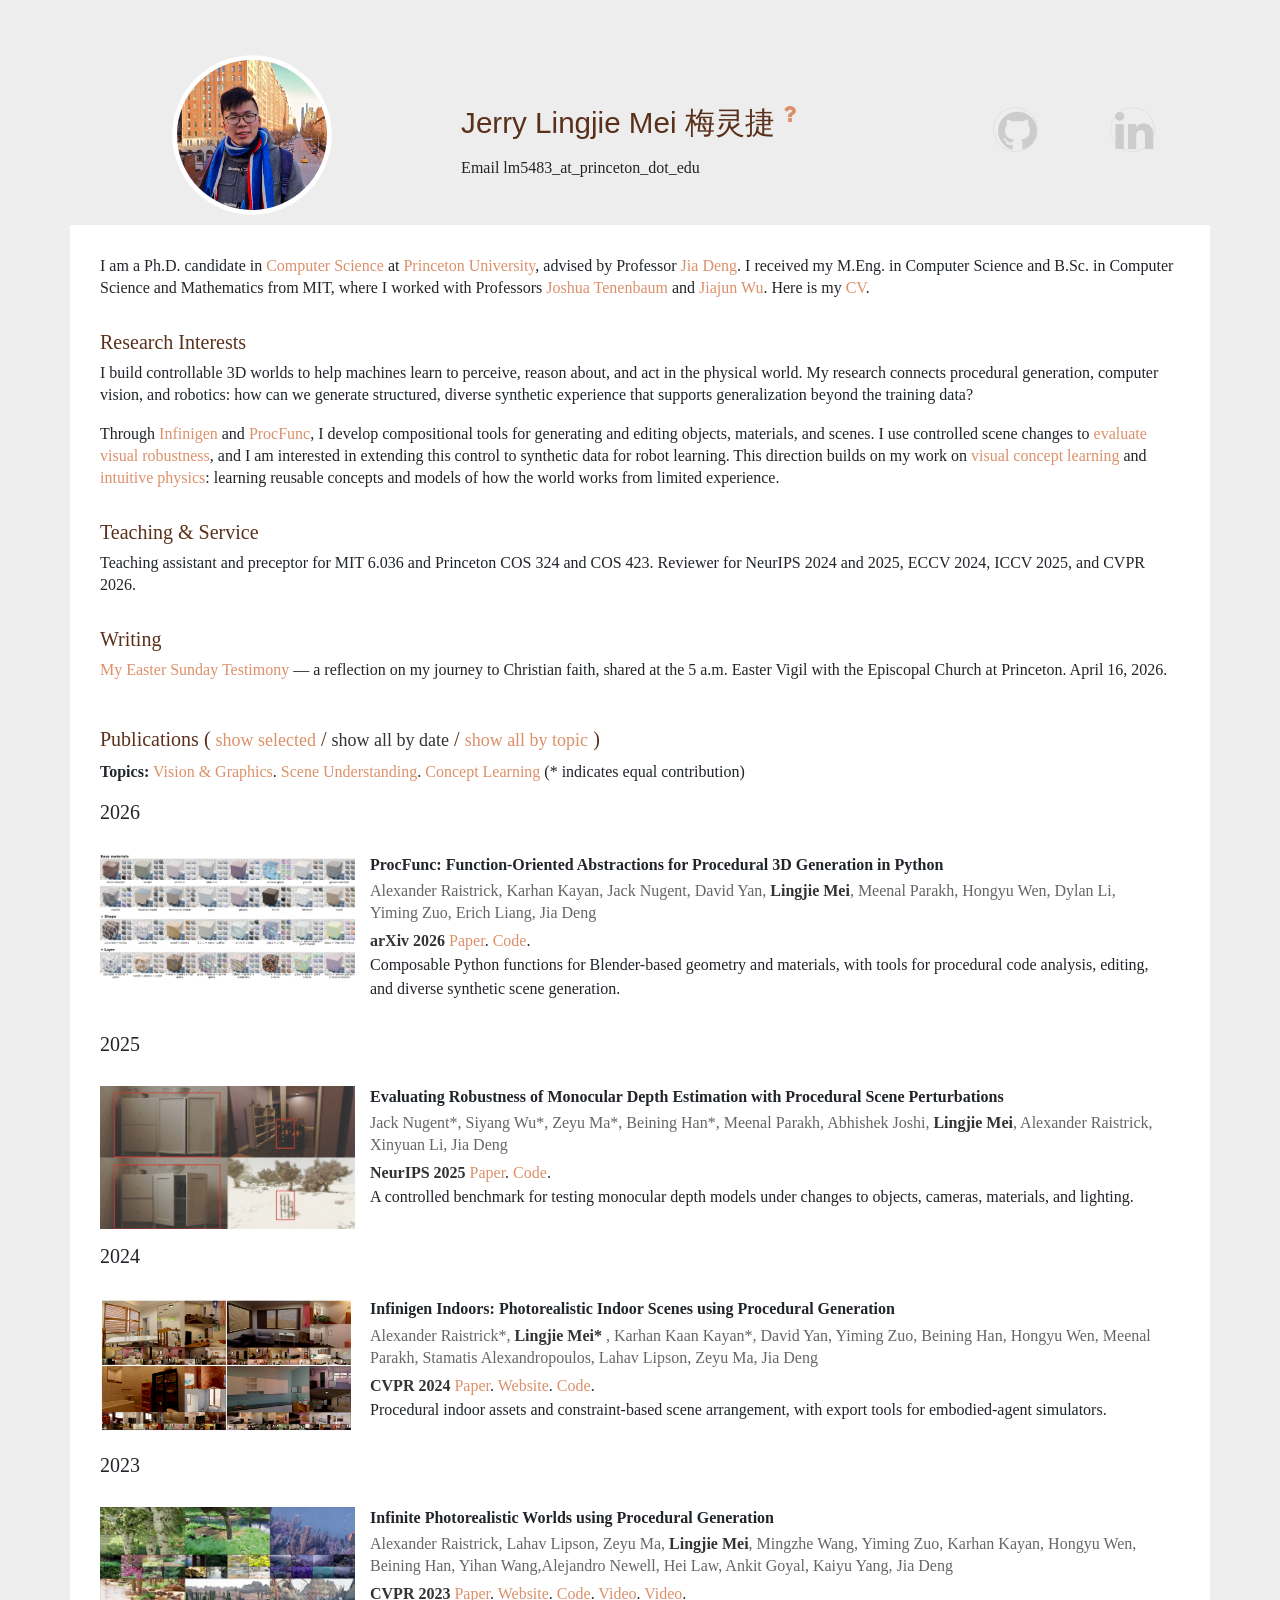
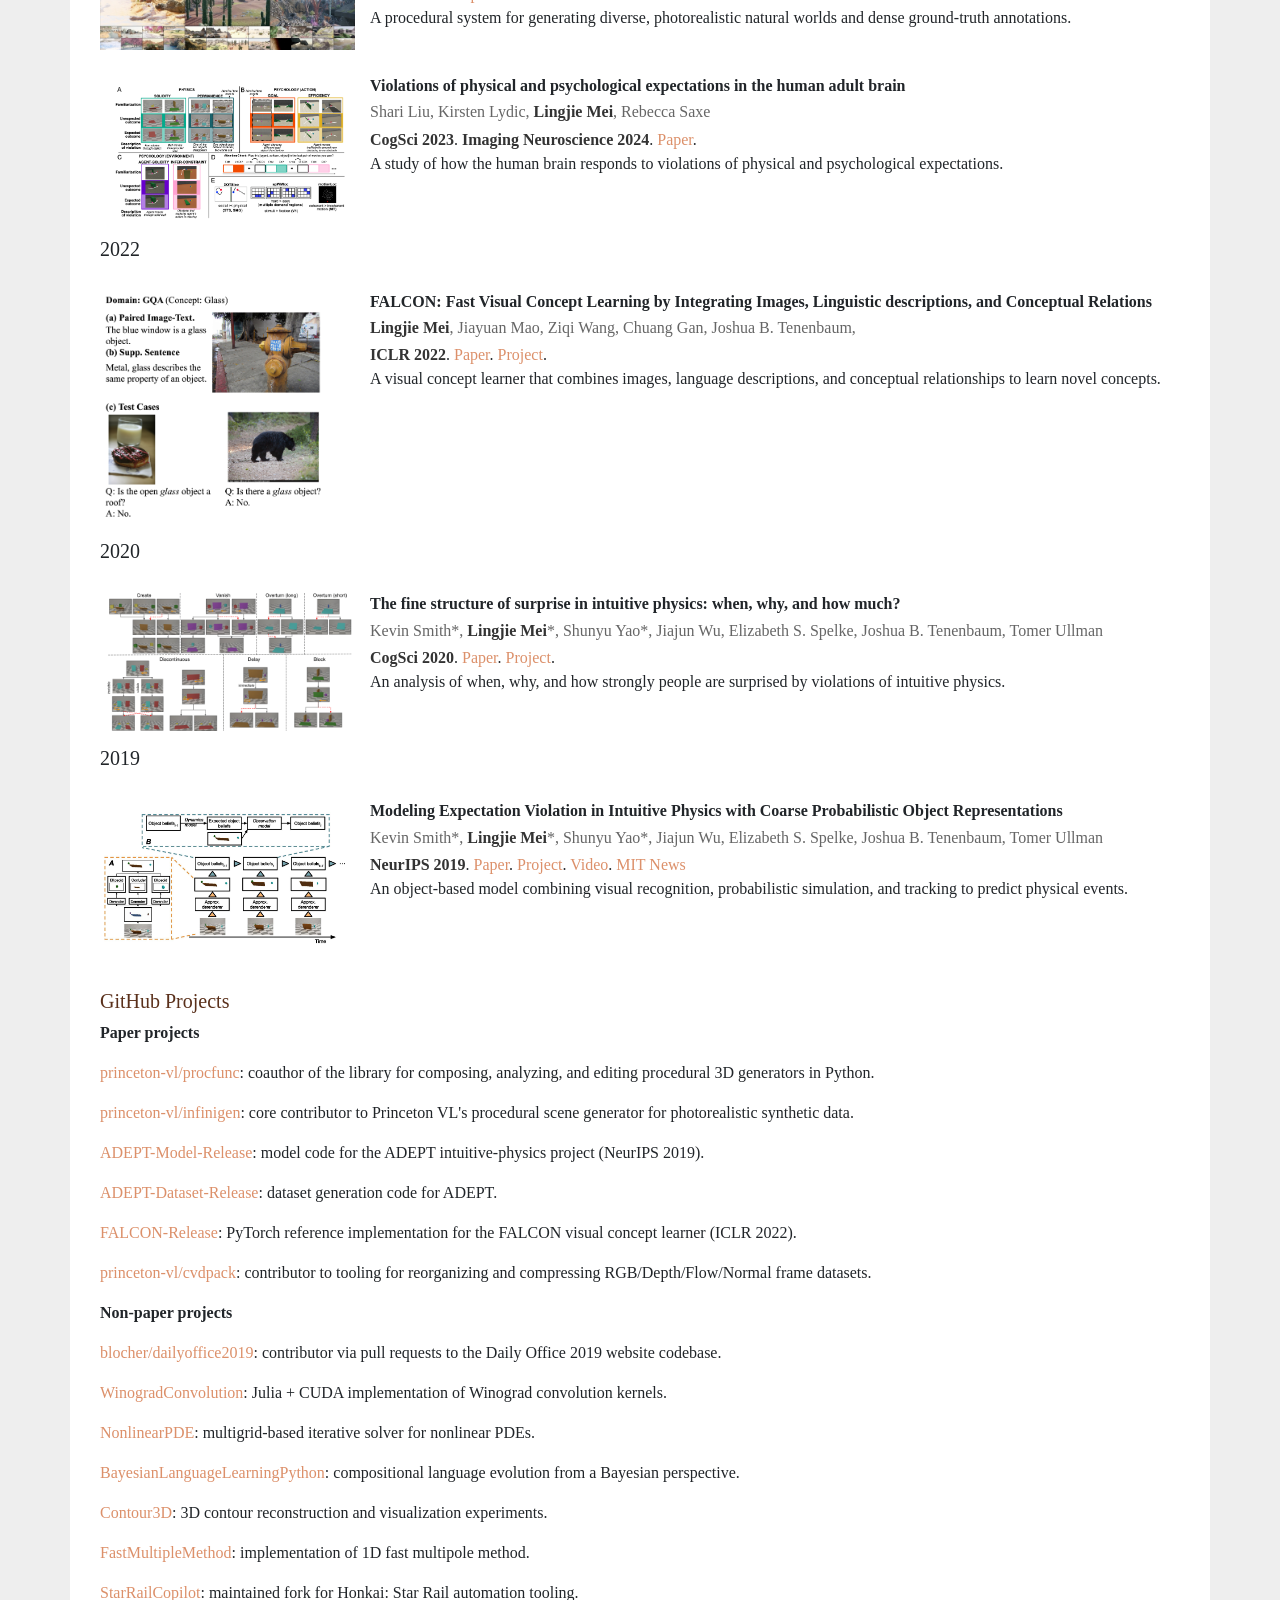
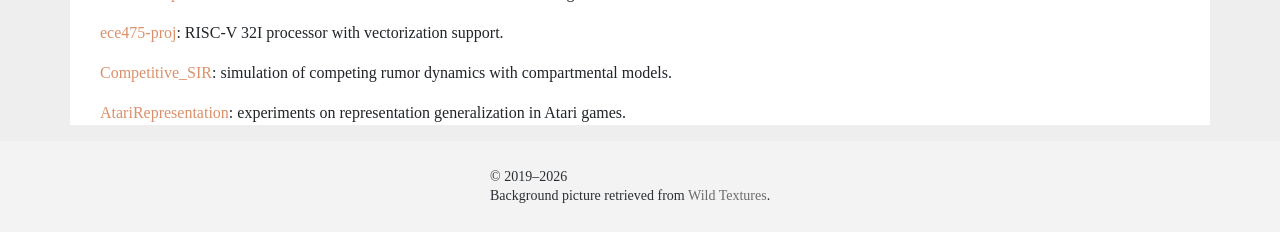
==== commit 9ab68a7b: "Add Easter testimony and clarify research direction" ====
--- a/index.html
+++ b/index.html
@@ -5,7 +5,7 @@
     <meta charset="utf-8">
     <meta http-equiv="X-UA-Compatible" content="IE=edge">
     <meta name="viewport" content="width=device-width, initial-scale=1, shrink-to-fit=no">
-    <meta name="description" content="Jerry Lingjie Mei, Ph.D. candidate at Princeton University. Research in procedural 3D generation, synthetic data, computer vision, and physical reasoning.">
+    <meta name="description" content="Jerry Lingjie Mei, Ph.D. candidate at Princeton University. Controllable procedural 3D worlds and synthetic data for visual understanding, physical reasoning, and robot learning.">
     <link rel="stylesheet" href="https://cdn.jsdelivr.net/gh/jpswalsh/academicons@1/css/academicons.min.css">
     <meta name="keywords"
           content="Jerry Lingjie Mei,Computer Vision,Machine Learning,Cognitive Science">
@@ -91,18 +91,31 @@
                 </p>
                 <h5 class="subtitle">Research Interests</h5>
                 <p>
-                    I study procedural 3D generation and synthetic data for computer vision and robotics.
-                    My work spans compositional graphics tools, photorealistic scene generation,
-                    and controlled evaluation of visual perception. Recent projects include
-                    <a href="#procfunc">ProcFunc</a>, <a href="#infinigen-indoors">Infinigen Indoors</a>,
-                    and <a href="#pde">procedural depth evaluation</a>.
-                    My earlier research explored visual concept learning and intuitive physical reasoning
-                    through <a href="#falcon">FALCON</a> and <a href="#adept">ADEPT</a>.
+                    I build controllable 3D worlds to help machines learn to perceive, reason about,
+                    and act in the physical world. My research connects procedural generation,
+                    computer vision, and robotics: how can we generate structured, diverse synthetic
+                    experience that supports generalization beyond the training data?
+                </p>
+                <p>
+                    Through <a href="#infinigen-indoors">Infinigen</a> and <a href="#procfunc">ProcFunc</a>,
+                    I develop compositional tools for generating and editing objects, materials, and scenes.
+                    I use controlled scene changes to <a href="#pde">evaluate visual robustness</a>,
+                    and I am interested in extending this control to synthetic data for robot learning.
+                    This direction builds on my work on <a href="#falcon">visual concept learning</a>
+                    and <a href="#adept">intuitive physics</a>: learning reusable concepts and models
+                    of how the world works from limited experience.
                 </p>
                 <h5 class="subtitle">Teaching &amp; Service</h5>
                 <p>
                     Teaching assistant and preceptor for MIT 6.036 and Princeton COS 324 and COS 423.
                     Reviewer for NeurIPS 2024 and 2025, ECCV 2024, ICCV 2025, and CVPR 2026.
+                </p>
+                <h5 class="subtitle">Writing</h5>
+                <p>
+                    <a href="https://substack.com/home/post/p-194372093">My Easter Sunday Testimony</a>
+                    &mdash; a reflection on my journey to Christian faith, shared at the 5 a.m. Easter Vigil
+                    with the Episcopal Church at Princeton.
+                    <time datetime="2026-04-16">April 16, 2026</time>.
                 </p>
             </div>
 
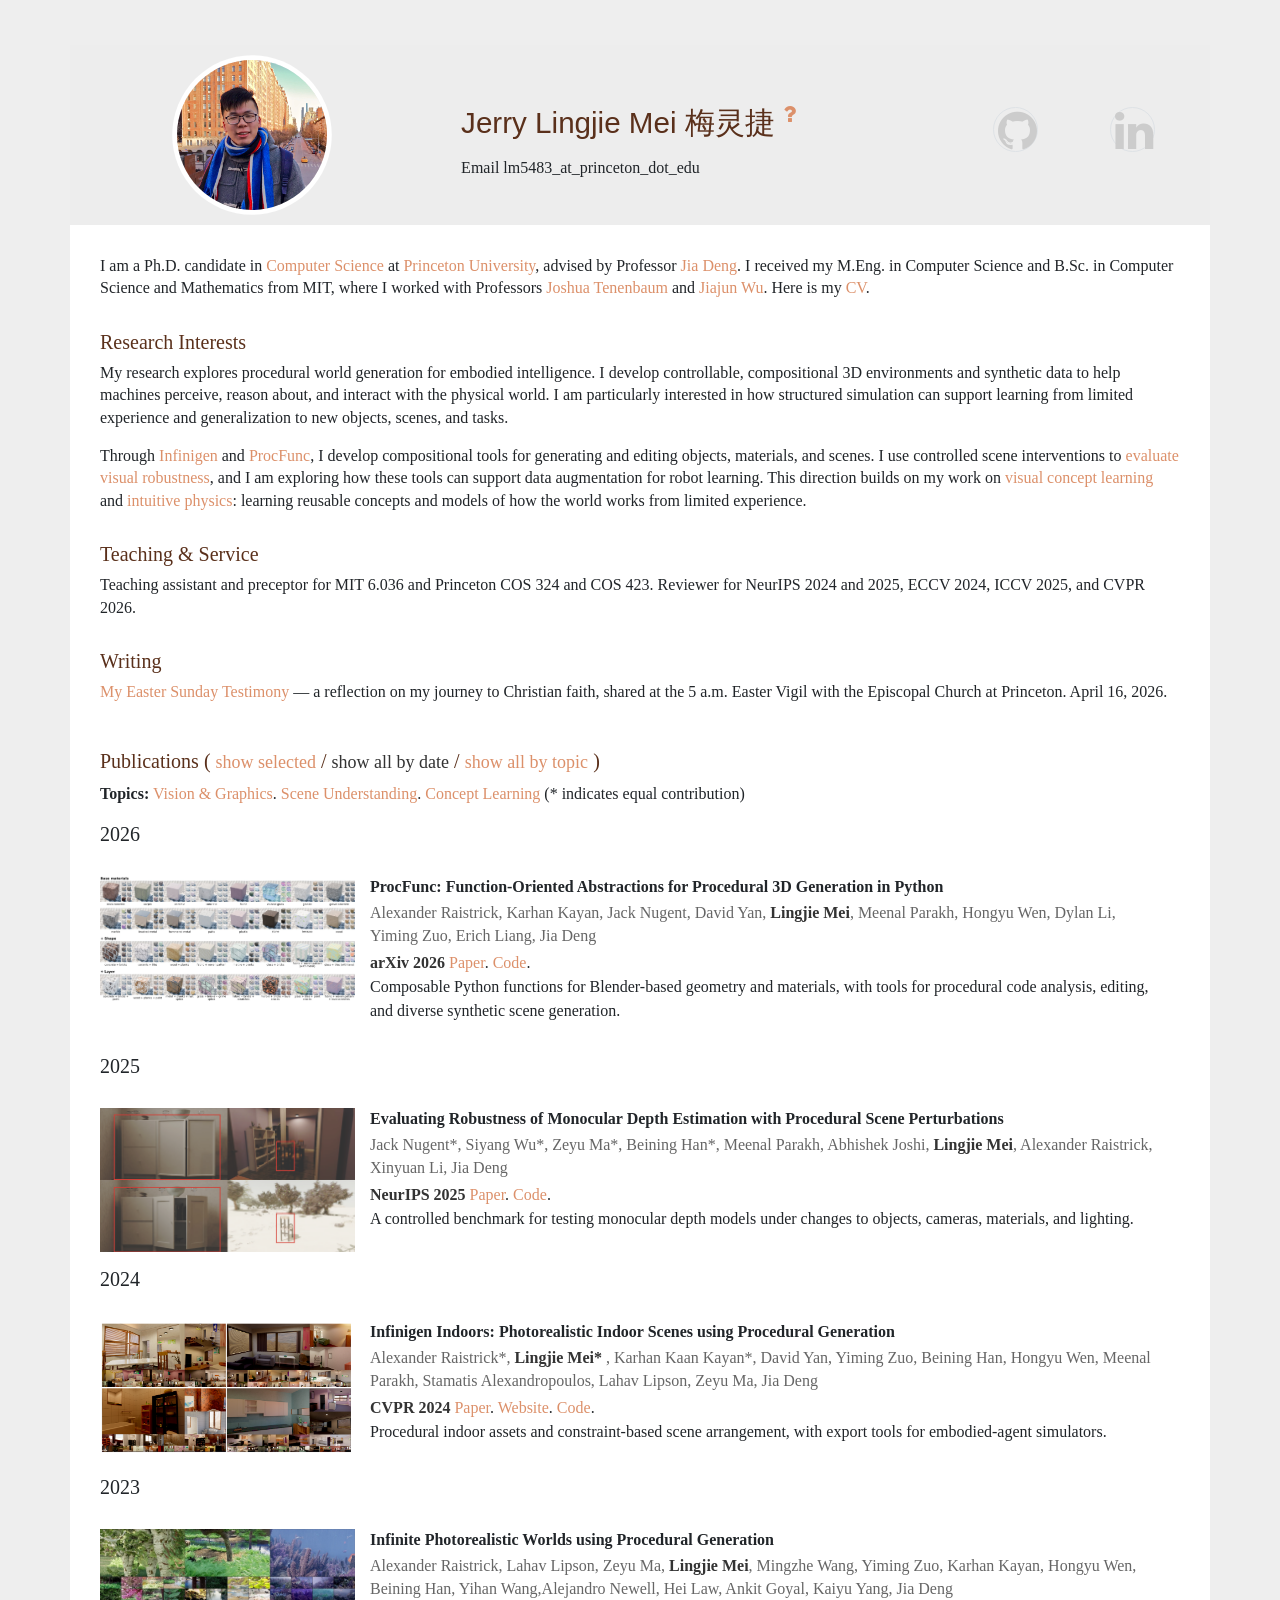
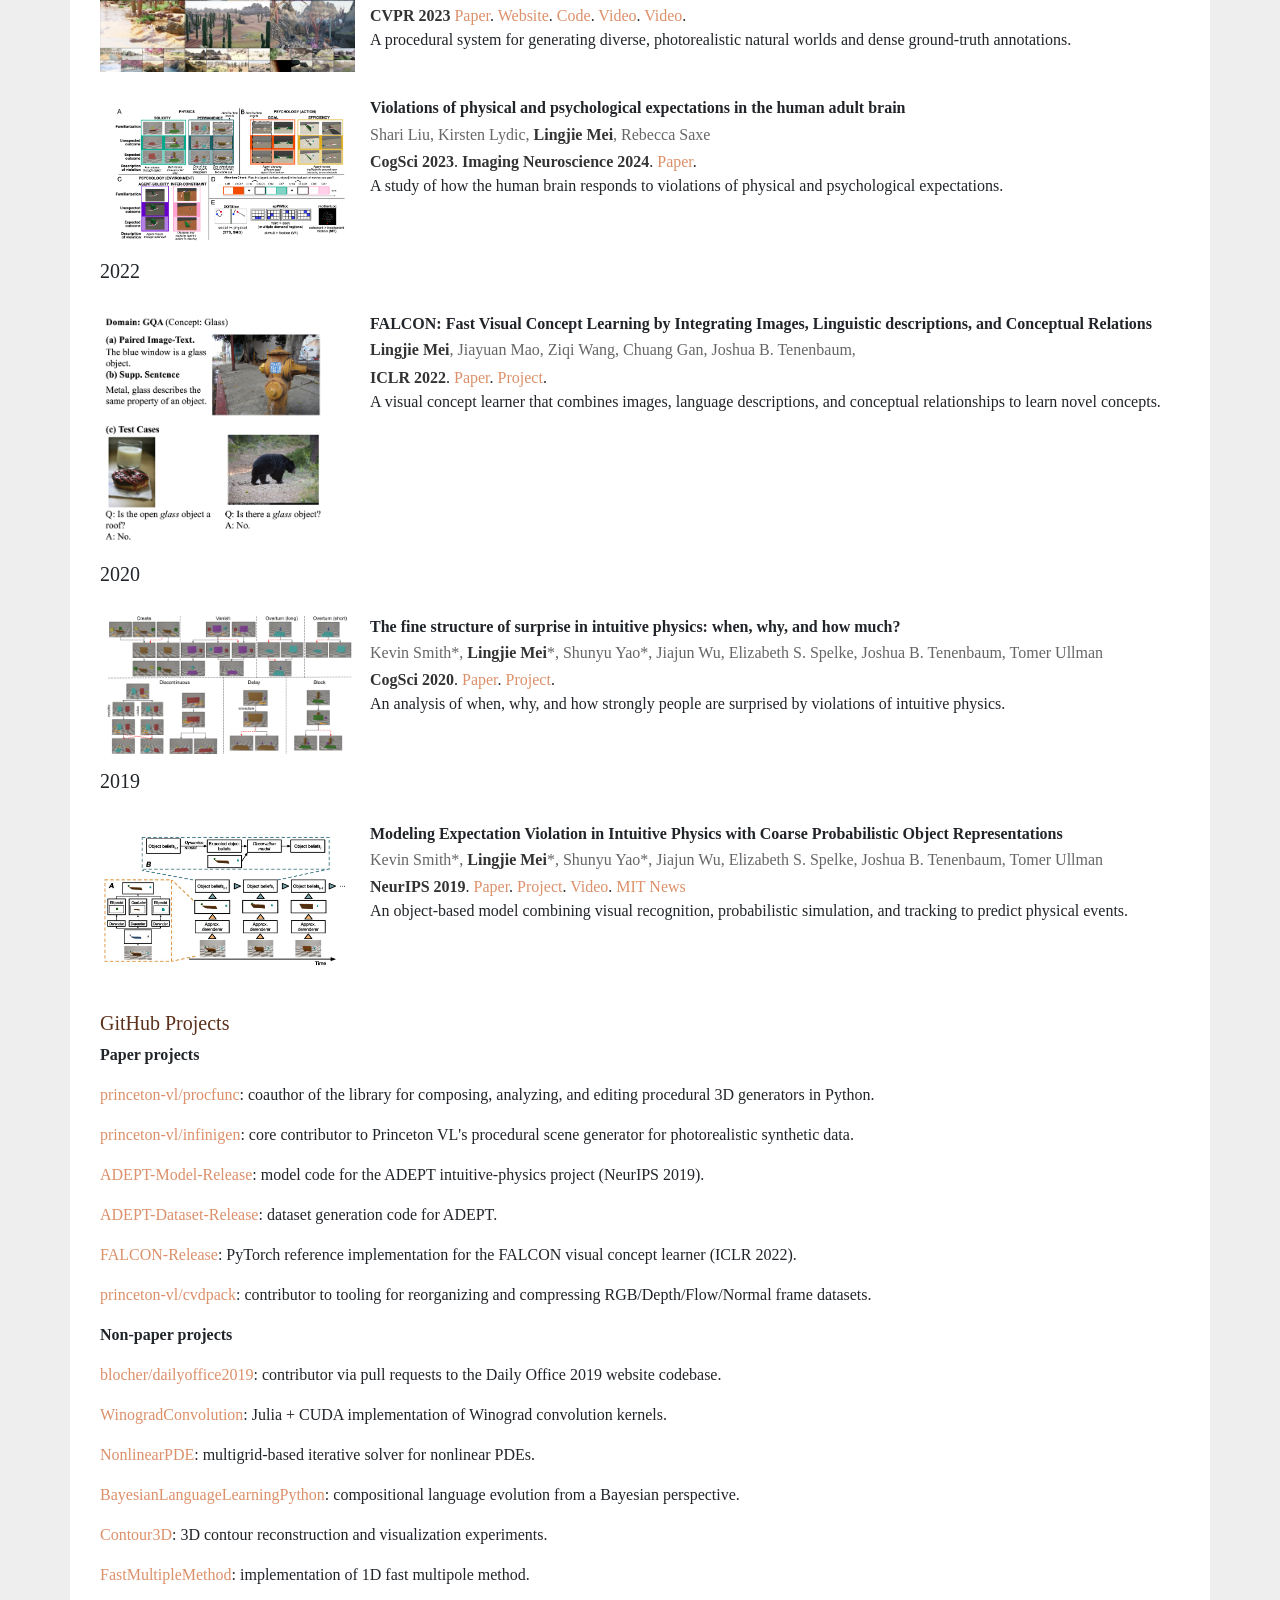
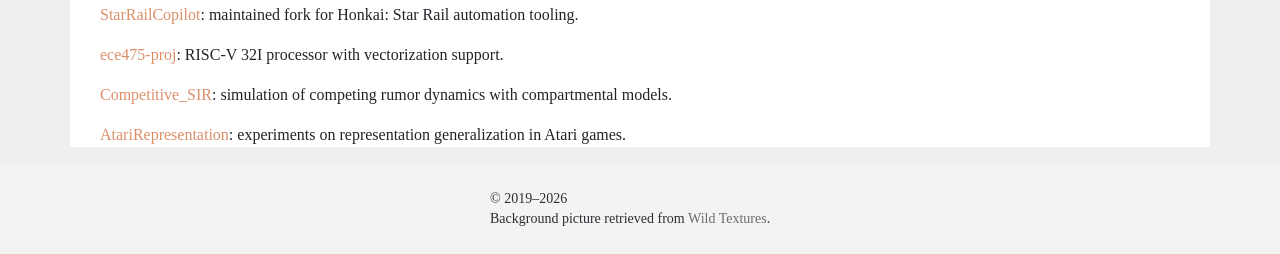
==== commit 2f356513: "Refine research framing and document homepage publishing" ====
--- a/index.html
+++ b/index.html
@@ -5,7 +5,7 @@
     <meta charset="utf-8">
     <meta http-equiv="X-UA-Compatible" content="IE=edge">
     <meta name="viewport" content="width=device-width, initial-scale=1, shrink-to-fit=no">
-    <meta name="description" content="Jerry Lingjie Mei, Ph.D. candidate at Princeton University. Controllable procedural 3D worlds and synthetic data for visual understanding, physical reasoning, and robot learning.">
+    <meta name="description" content="Jerry Lingjie Mei, Ph.D. candidate at Princeton University. Procedural world generation and synthetic data for embodied intelligence, visual understanding, and physical reasoning.">
     <link rel="stylesheet" href="https://cdn.jsdelivr.net/gh/jpswalsh/academicons@1/css/academicons.min.css">
     <meta name="keywords"
           content="Jerry Lingjie Mei,Computer Vision,Machine Learning,Cognitive Science">
@@ -91,16 +91,17 @@
                 </p>
                 <h5 class="subtitle">Research Interests</h5>
                 <p>
-                    I build controllable 3D worlds to help machines learn to perceive, reason about,
-                    and act in the physical world. My research connects procedural generation,
-                    computer vision, and robotics: how can we generate structured, diverse synthetic
-                    experience that supports generalization beyond the training data?
+                    My research explores procedural world generation for embodied intelligence.
+                    I develop controllable, compositional 3D environments and synthetic data to help
+                    machines perceive, reason about, and interact with the physical world.
+                    I am particularly interested in how structured simulation can support learning
+                    from limited experience and generalization to new objects, scenes, and tasks.
                 </p>
                 <p>
                     Through <a href="#infinigen-indoors">Infinigen</a> and <a href="#procfunc">ProcFunc</a>,
                     I develop compositional tools for generating and editing objects, materials, and scenes.
-                    I use controlled scene changes to <a href="#pde">evaluate visual robustness</a>,
-                    and I am interested in extending this control to synthetic data for robot learning.
+                    I use controlled scene interventions to <a href="#pde">evaluate visual robustness</a>,
+                    and I am exploring how these tools can support data augmentation for robot learning.
                     This direction builds on my work on <a href="#falcon">visual concept learning</a>
                     and <a href="#adept">intuitive physics</a>: learning reusable concepts and models
                     of how the world works from limited experience.
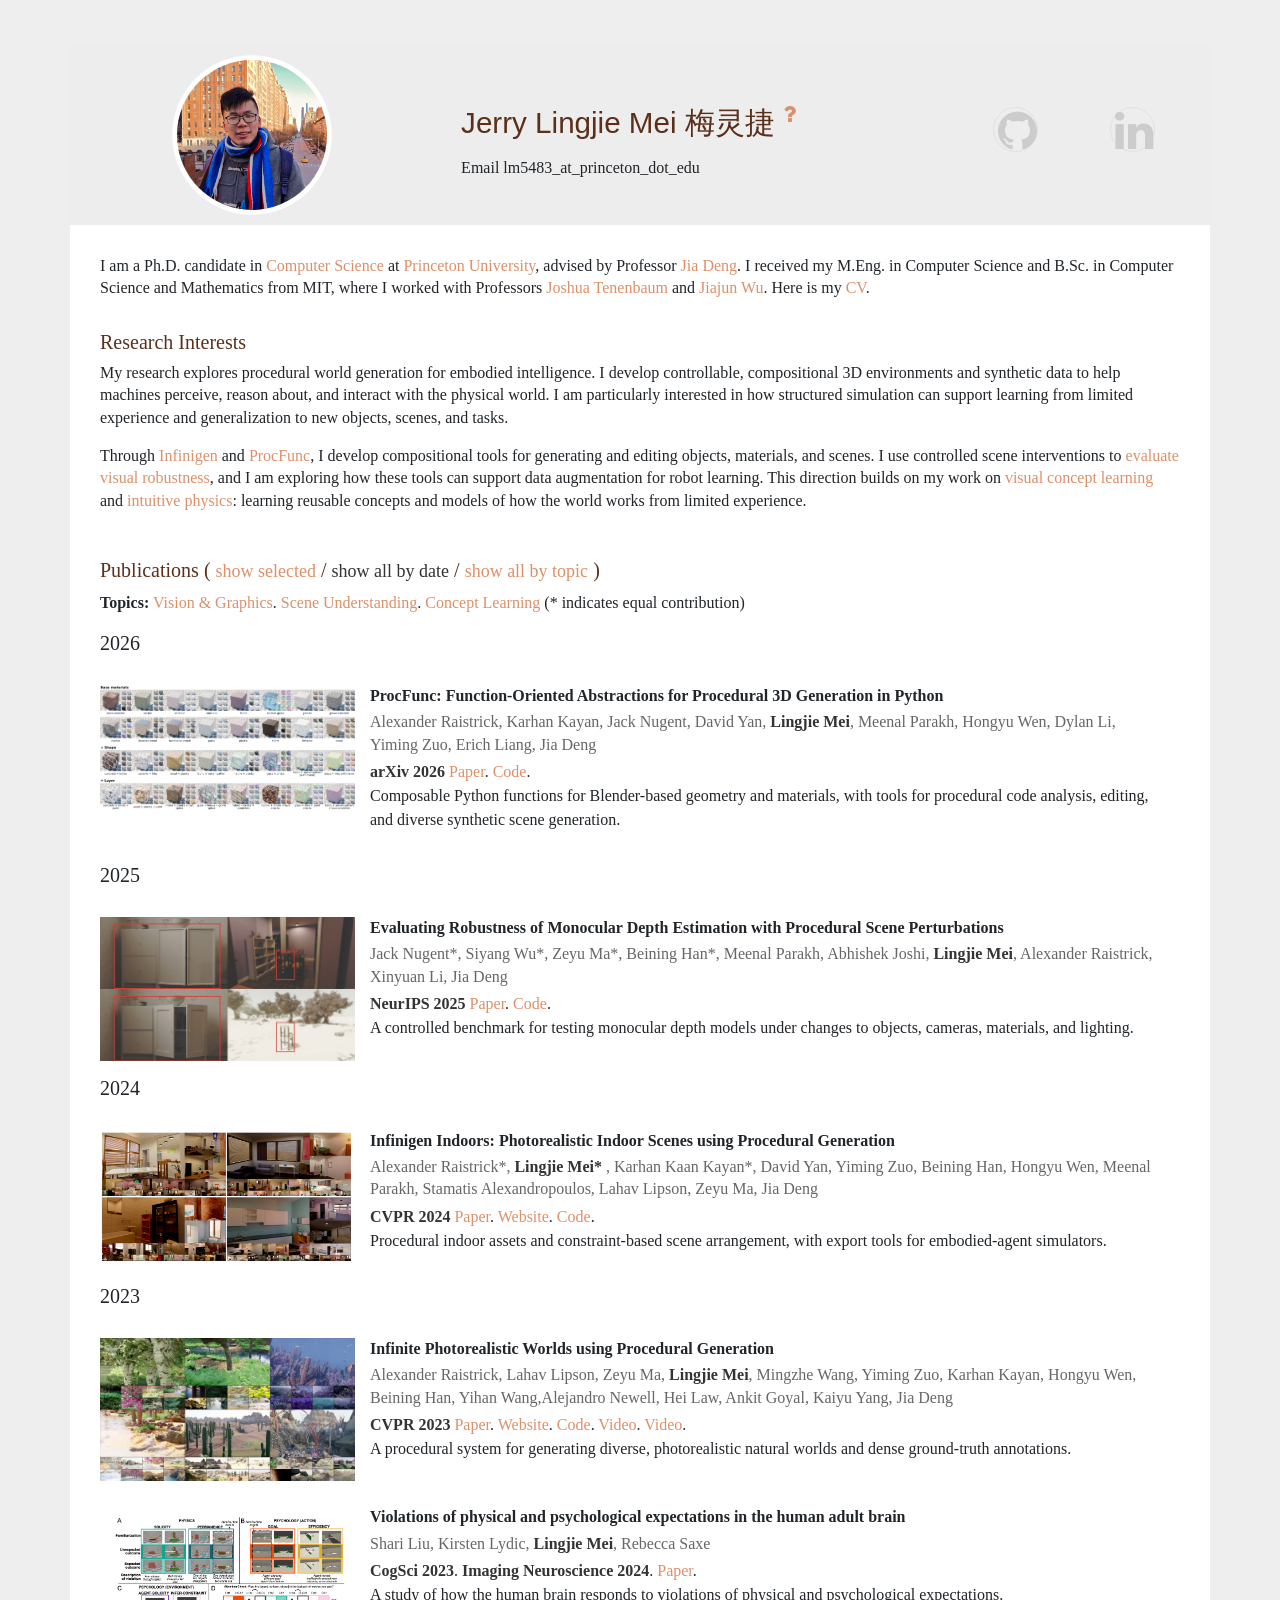
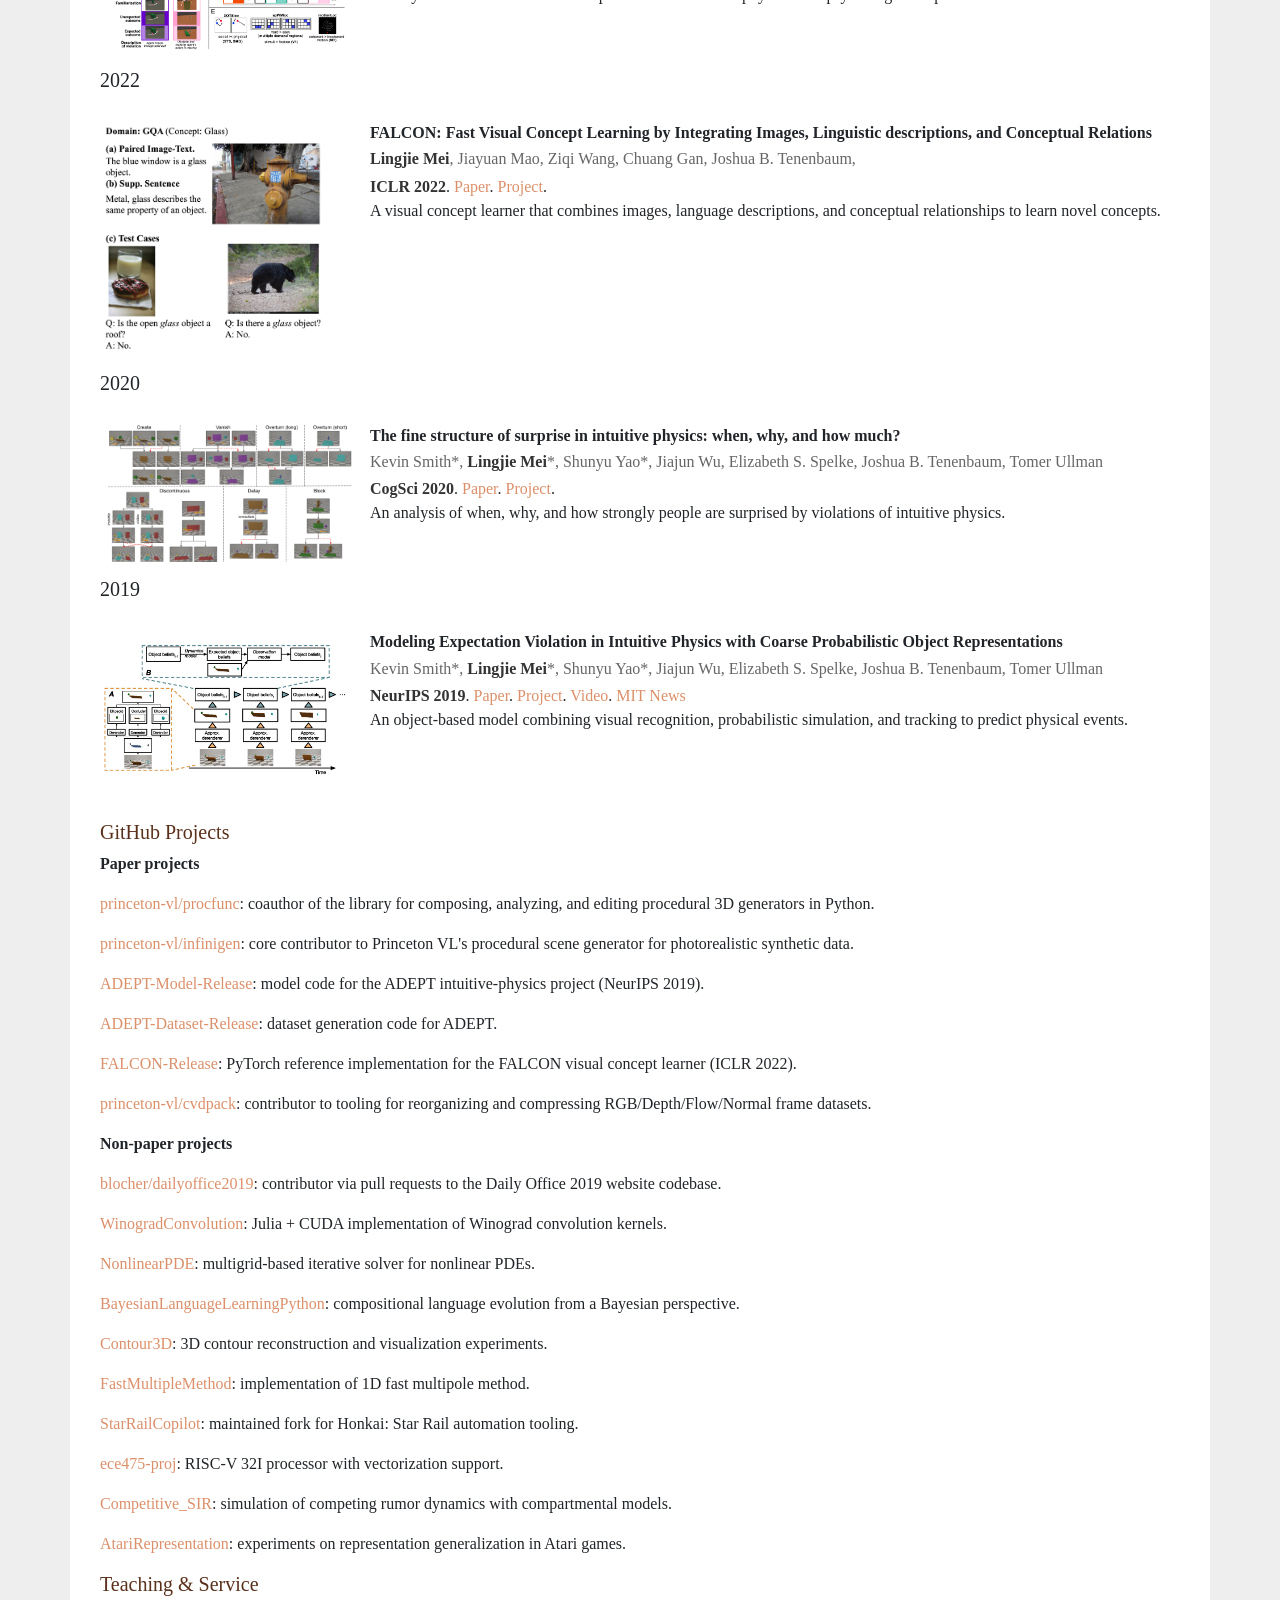
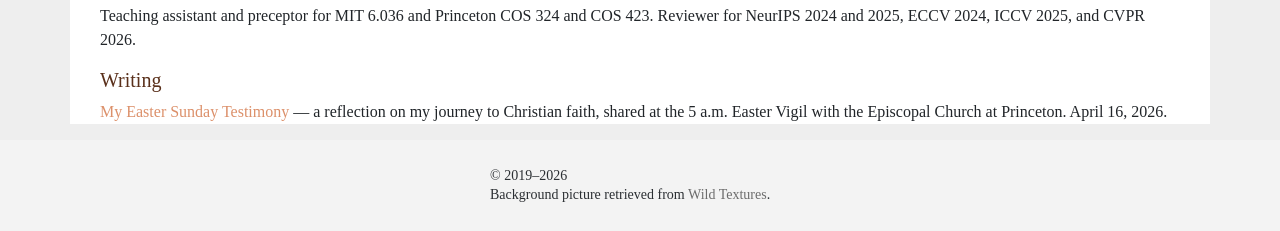
==== commit 59a8b80e: "Move writing and service sections to bottom of homepage" ====
--- a/index.html
+++ b/index.html
@@ -105,18 +105,6 @@
                     This direction builds on my work on <a href="#falcon">visual concept learning</a>
                     and <a href="#adept">intuitive physics</a>: learning reusable concepts and models
                     of how the world works from limited experience.
-                </p>
-                <h5 class="subtitle">Teaching &amp; Service</h5>
-                <p>
-                    Teaching assistant and preceptor for MIT 6.036 and Princeton COS 324 and COS 423.
-                    Reviewer for NeurIPS 2024 and 2025, ECCV 2024, ICCV 2025, and CVPR 2026.
-                </p>
-                <h5 class="subtitle">Writing</h5>
-                <p>
-                    <a href="https://substack.com/home/post/p-194372093">My Easter Sunday Testimony</a>
-                    &mdash; a reflection on my journey to Christian faith, shared at the 5 a.m. Easter Vigil
-                    with the Episcopal Church at Princeton.
-                    <time datetime="2026-04-16">April 16, 2026</time>.
                 </p>
             </div>
 
@@ -444,6 +432,18 @@
                     <a href="https://github.com/JerryLingjieMei/AtariRepresentation">AtariRepresentation</a>:
                     experiments on representation generalization in Atari games.
                 </p>
+                <h5 class="subtitle">Teaching &amp; Service</h5>
+                <p>
+                    Teaching assistant and preceptor for MIT 6.036 and Princeton COS 324 and COS 423.
+                    Reviewer for NeurIPS 2024 and 2025, ECCV 2024, ICCV 2025, and CVPR 2026.
+                </p>
+                <h5 class="subtitle">Writing</h5>
+                <p>
+                    <a href="https://substack.com/home/post/p-194372093">My Easter Sunday Testimony</a>
+                    &mdash; a reflection on my journey to Christian faith, shared at the 5 a.m. Easter Vigil
+                    with the Episcopal Church at Princeton.
+                    <time datetime="2026-04-16">April 16, 2026</time>.
+                </p>
             </div>
         </div>
     </div>
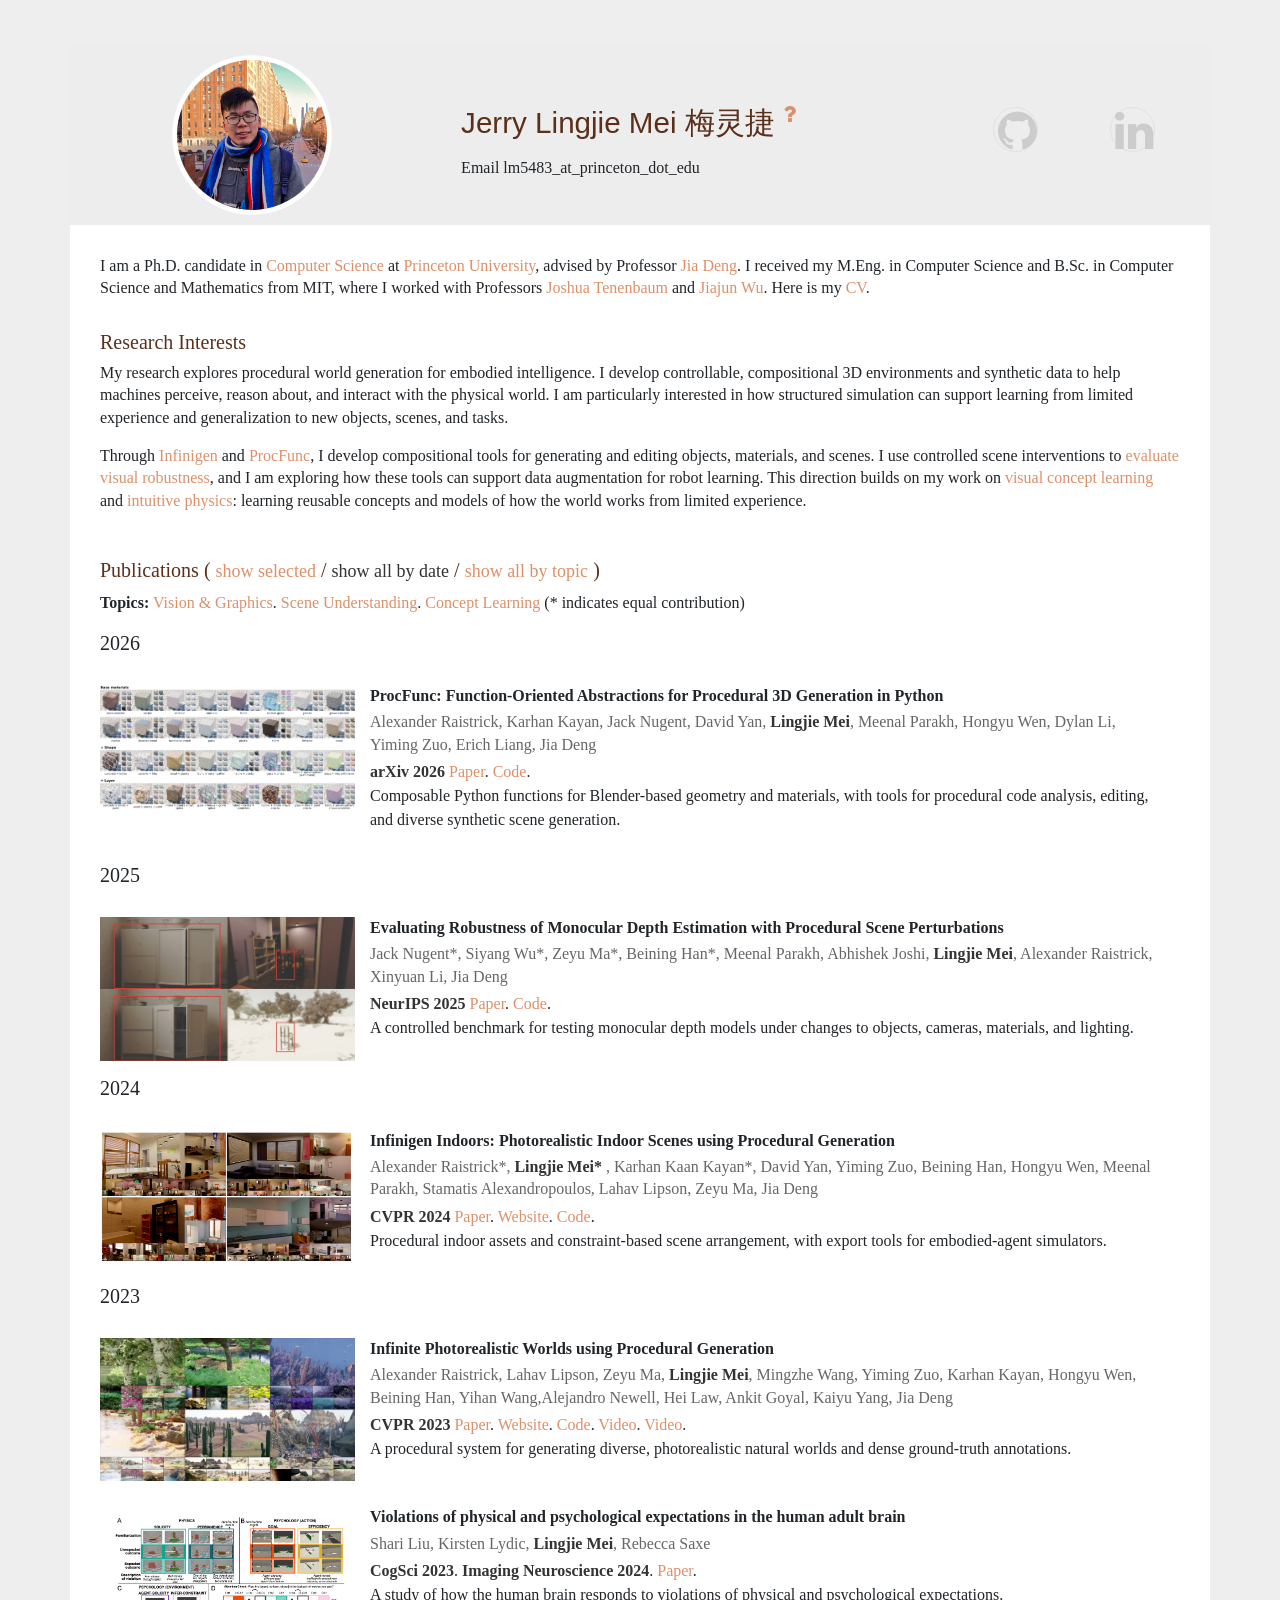
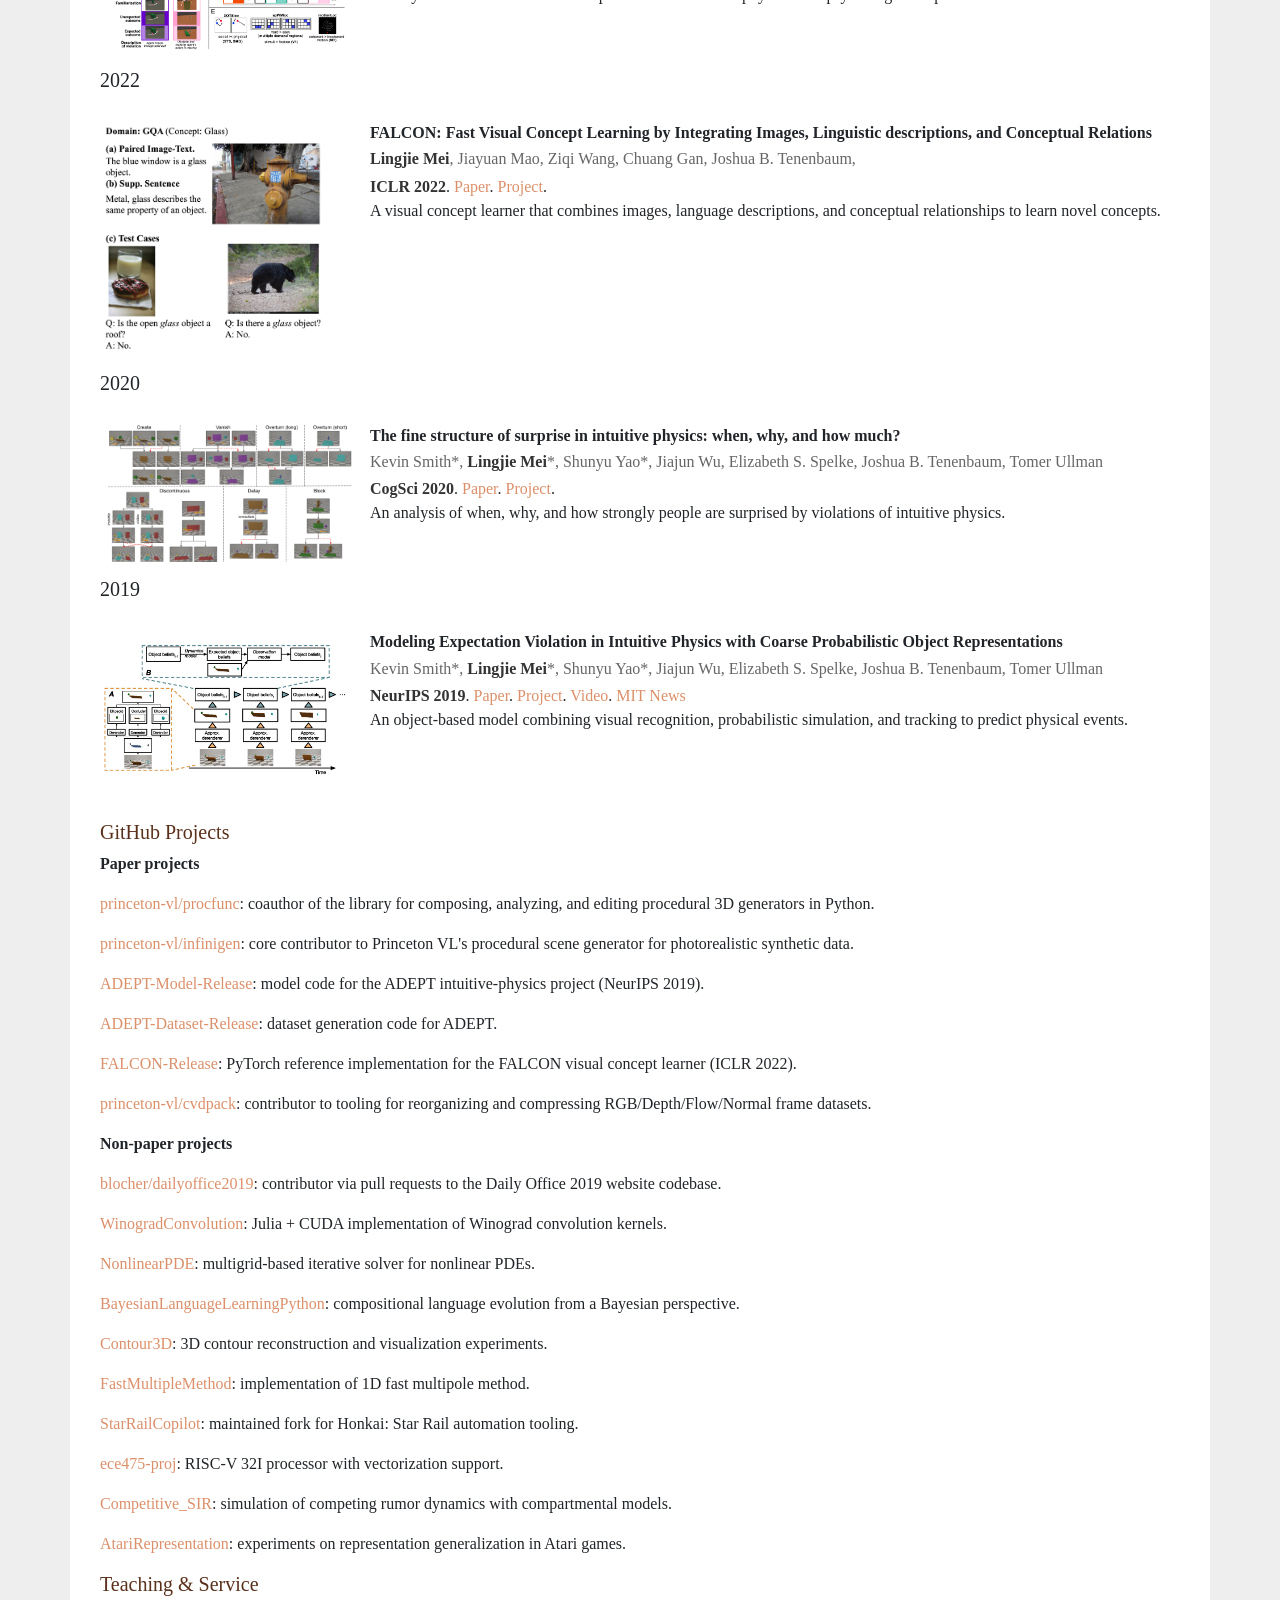
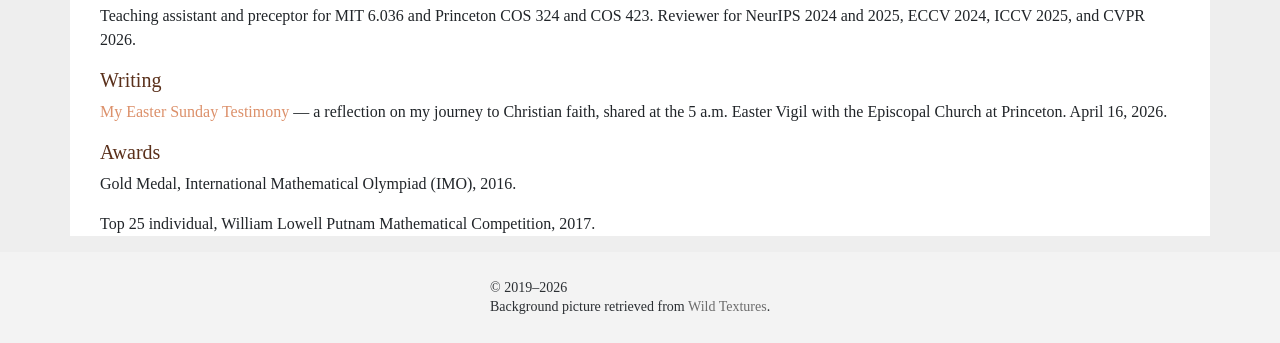
==== commit 0af4d7a2: "Add IMO and Putnam awards to homepage" ====
--- a/index.html
+++ b/index.html
@@ -444,6 +444,13 @@
                     with the Episcopal Church at Princeton.
                     <time datetime="2026-04-16">April 16, 2026</time>.
                 </p>
+                <h5 class="subtitle">Awards</h5>
+                <p>
+                    Gold Medal, International Mathematical Olympiad (IMO), 2016.
+                </p>
+                <p>
+                    Top 25 individual, William Lowell Putnam Mathematical Competition, 2017.
+                </p>
             </div>
         </div>
     </div>
